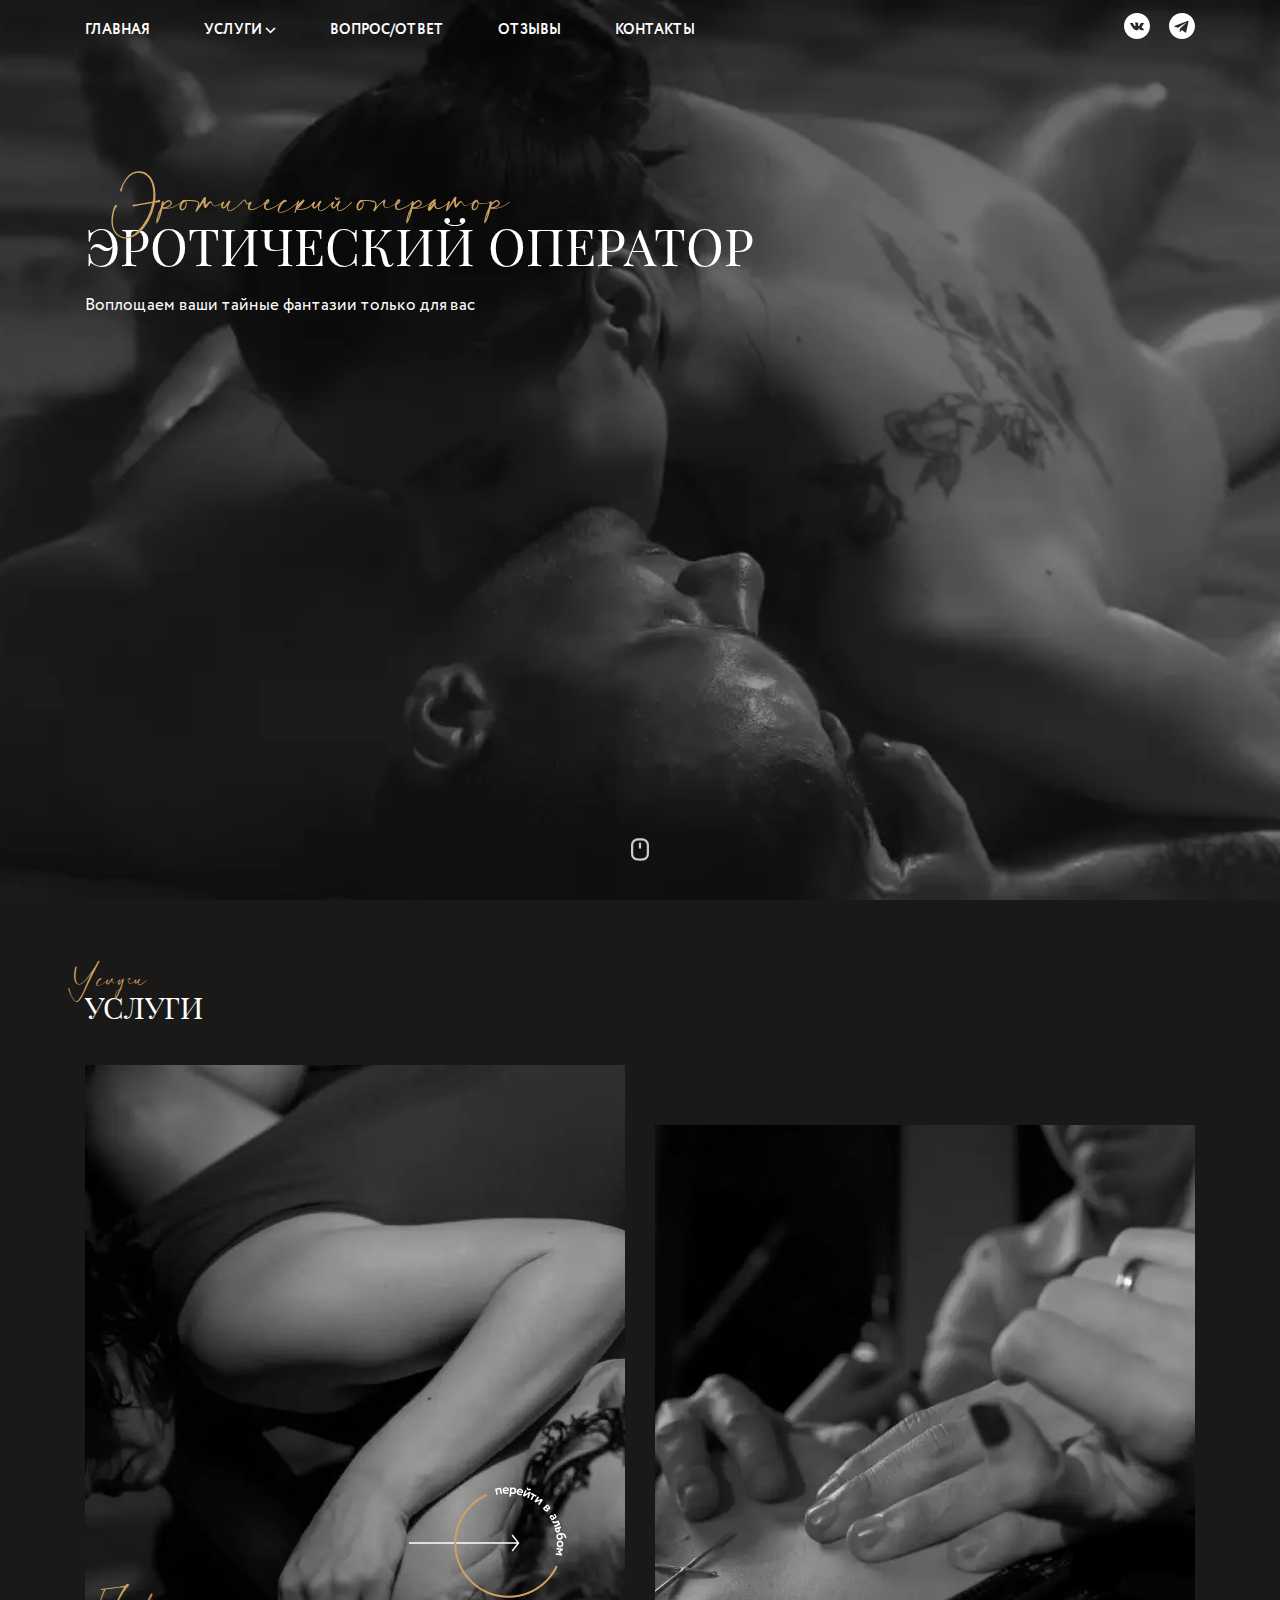
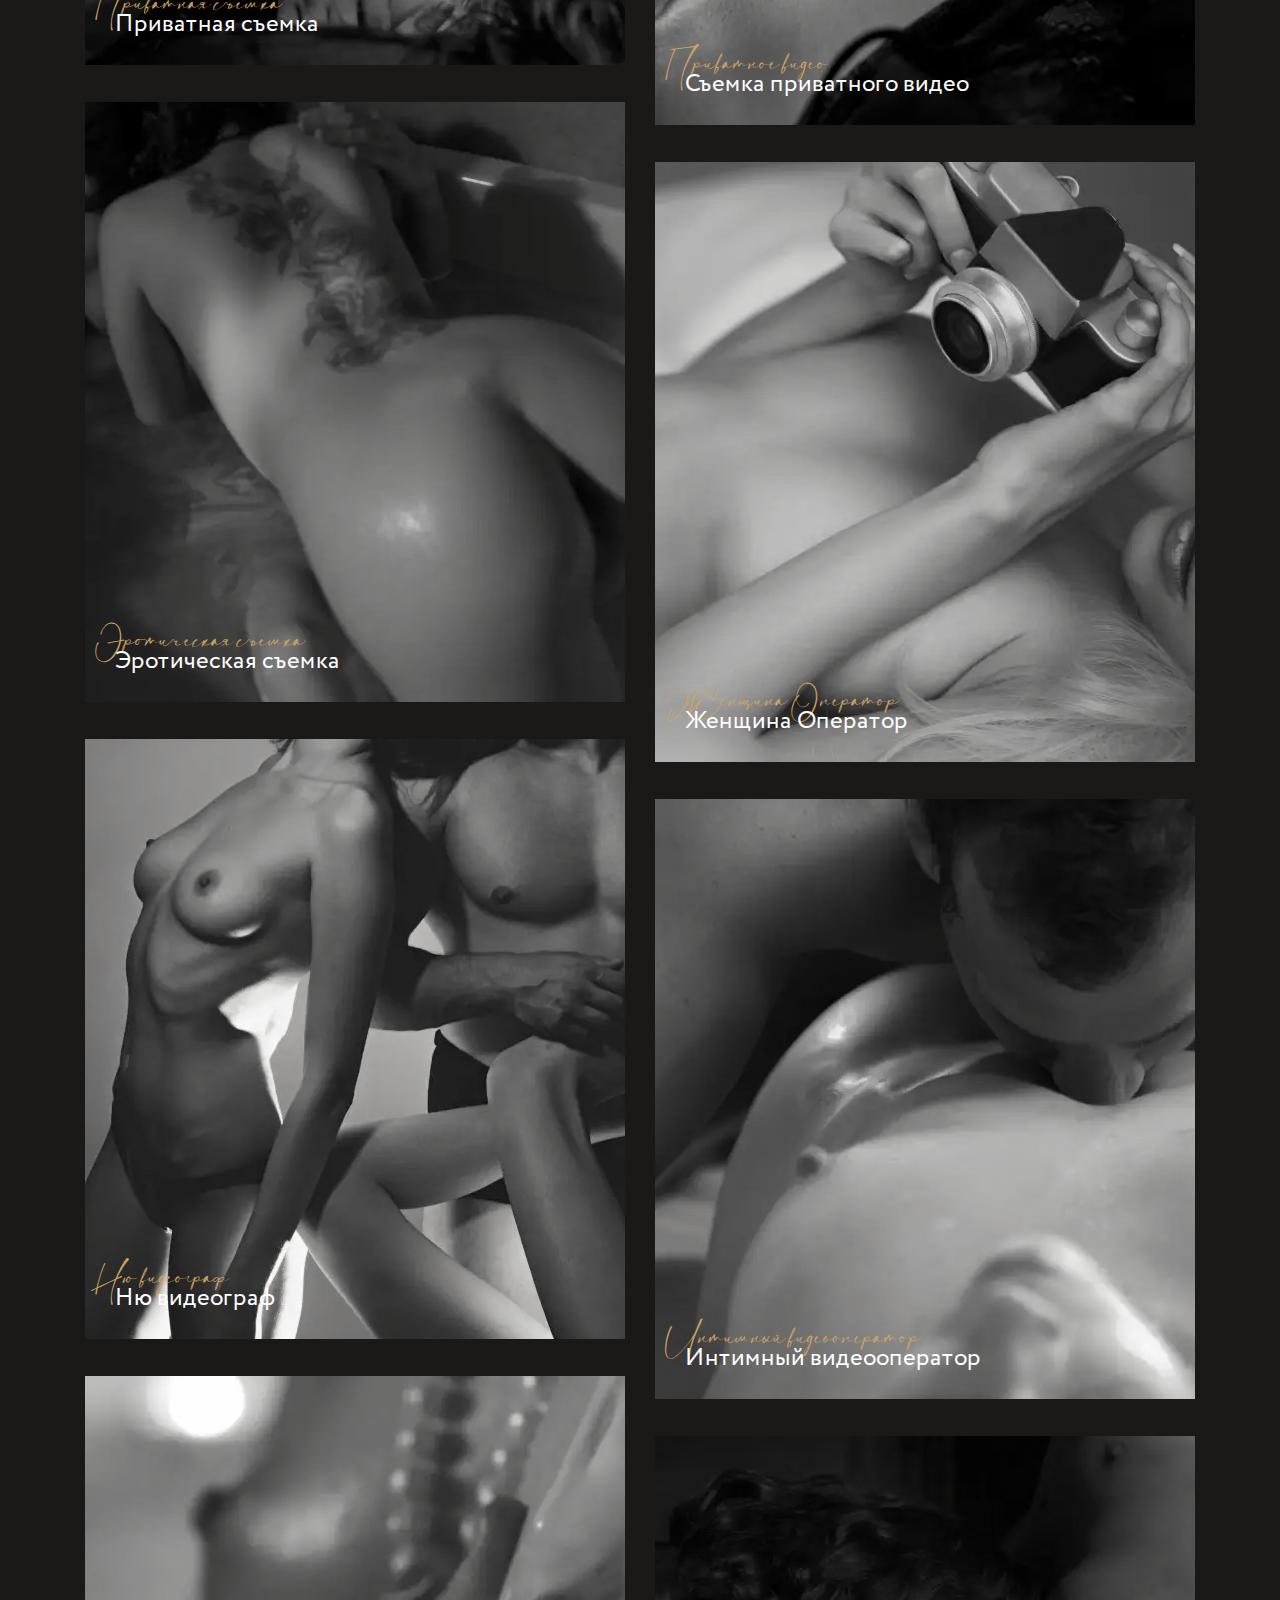
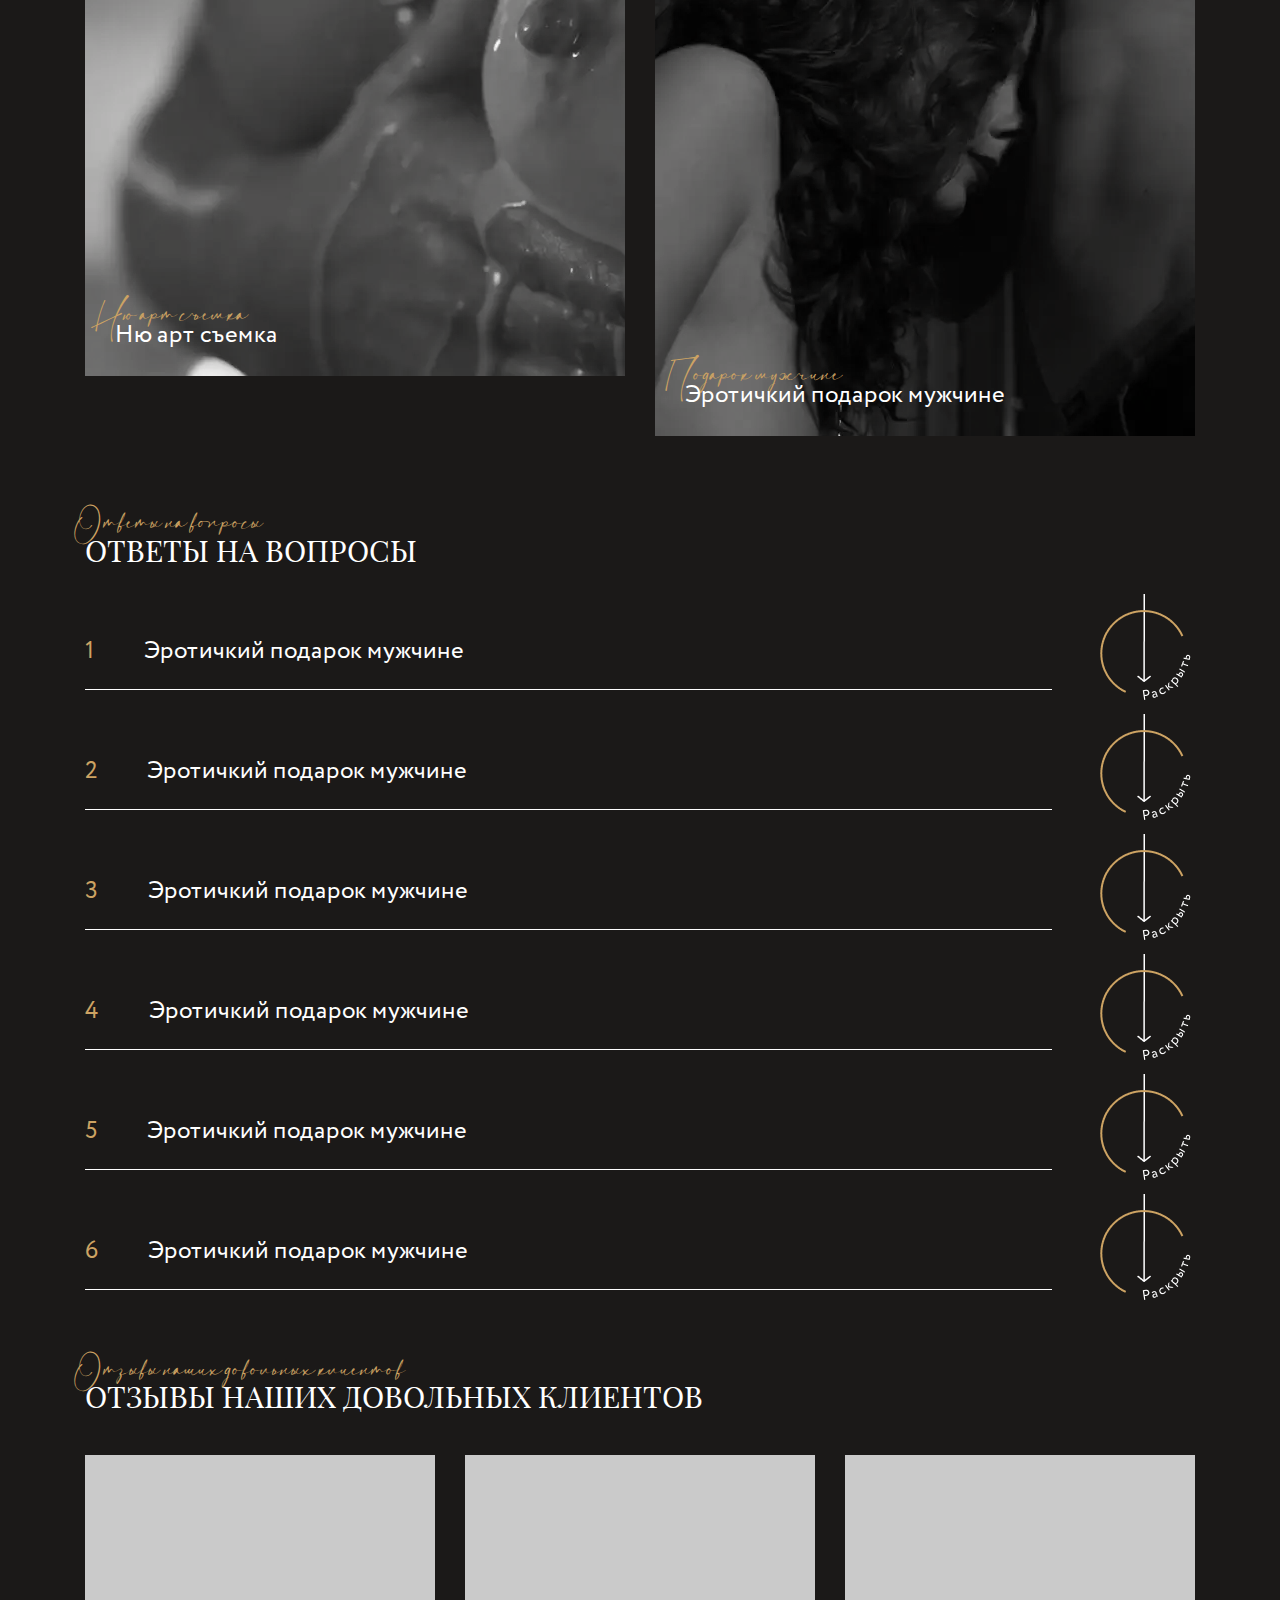
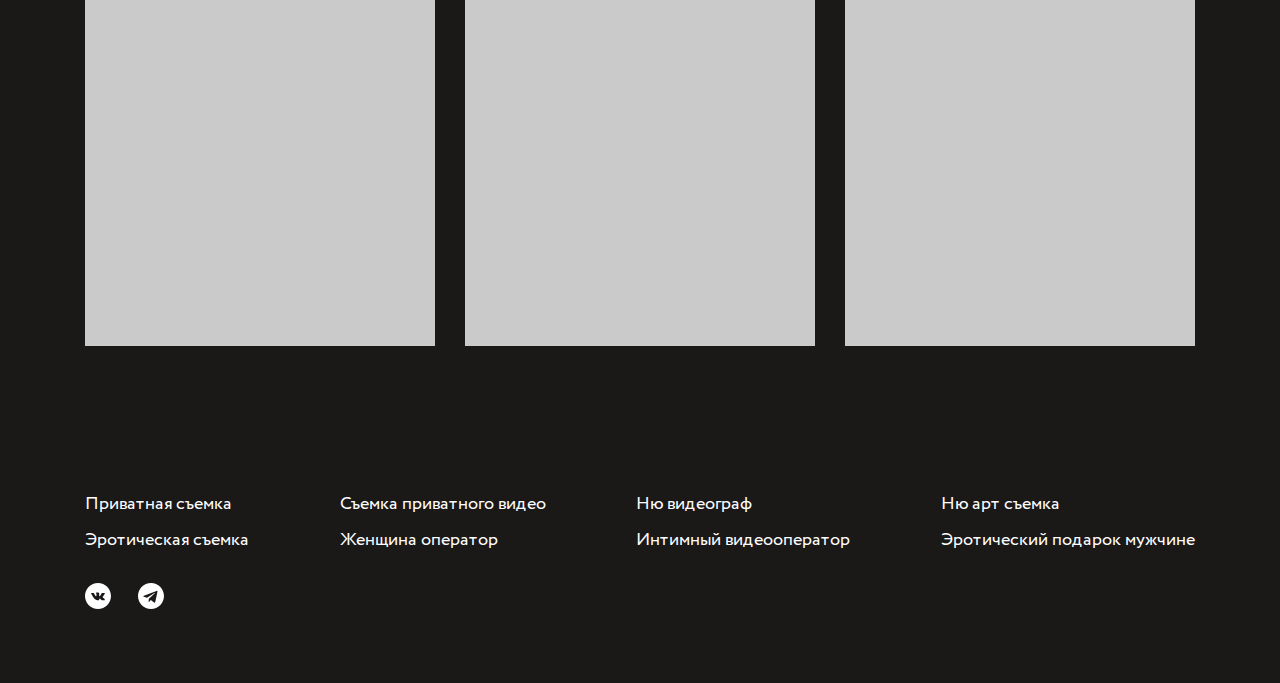
==== index.html @ fbad0d21 "first commit" ====
<!DOCTYPE html><html lang="en">  <head>    <meta charset="UTF-8" />    <meta name="viewport" content="width=device-width, initial-scale=1.0" />    <title>Эротический оператор</title>    <link rel="stylesheet" href="css/style.min.css" />  </head>  <body>    <header class="header">      <div class="container">        <div class="navigation_body">          <div class="header_burger"><span></span></div>          <nav class="navigation_menu">            <ul class="header_list">              <li>                <a href="" class="header_link header_link_one">Главная</a>                <a href="" class="header_link header_link_two">Услуги <picture><source srcset="img/arrow.svg" type="image/webp"><img src="img/arrow.svg" alt=""/></picture></a>                <a href="" class="header_link header_link_three"                  >Вопрос/ответ</a                >                <a href="" class="header_link header_link_four">Отзывы</a>                <a href="" class="header_link header_link_five">Контакты</a>              </li>            </ul>          </nav>          <div class="header_link">            <a href=""><picture><source srcset="img/link1.svg" type="image/webp"><img src="img/link1.svg" alt="link" /></picture></a>            <a href=""><picture><source srcset="img/link2.svg" type="image/webp"><img src="img/link2.svg" alt="link2" /></picture></a>          </div>        </div>        <div class="header_mouse">          <picture><source srcset="img/mouse.svg" type="image/webp"><img src="img/mouse.svg" alt="mouse" /></picture>        </div>        <div class="header_main">          <h1>Эротический оператор</h1>          <h1>Эротический оператор</h1>          <p>Воплощаем ваши тайные фантазии только для вас</p>        </div>      </div>    </header>    <main class="main">      <div class="container">        <section class="section section_service">          <div class="section_title">            <h2>Услуги</h2>            <h2>Услуги</h2>          </div>          <div class="service_img">            <div class="service_img_block">              <div class="img_items img_items_first">                <a href="privat.html">                  <picture><source srcset="img/services1.webp" type="image/webp"><img src="img/services1.png" alt="" /></picture>                  <div class="items_title">                    <h3>Привaтнaя съемкa</h3>                    <h3>Привaтнaя съемкa</h3>                  </div>                </a>              </div>              <div class="img_items">                <a href="">                  <picture><source srcset="img/services2.webp" type="image/webp"><img src="img/services2.png" alt="" /></picture>                  <div class="items_title">                    <h3>Эротическaя съемкa</h3>                    <h3>Эротическaя съемкa</h3>                  </div>                </a>              </div>              <div class="img_items">                <a href="">                  <picture><source srcset="img/services3.webp" type="image/webp"><img src="img/services3.png" alt="" /></picture>                  <div class="items_title">                    <h3>Ню видеогрaф</h3>                    <h3>Ню видеогрaф</h3>                  </div>                </a>              </div>              <div class="img_items">                <a href="">                  <picture><source srcset="img/services4.webp" type="image/webp"><img src="img/services4.png" alt="" /></picture>                  <div class="items_title">                    <h3>Ню aрт съемкa</h3>                    <h3>Ню aрт съемкa</h3>                  </div>                </a>              </div>            </div>            <div class="service_img_block">              <div class="img_items">                <a href="">                  <picture><source srcset="img/services5.webp" type="image/webp"><img src="img/services5.png" alt="" /></picture>                  <div class="items_title">                    <h3>Привaтное видео</h3>                    <h3>Съемка приватного видео</h3>                  </div>                </a>              </div>              <div class="img_items">                <a href="">                  <picture><source srcset="img/services6.webp" type="image/webp"><img src="img/services6.png" alt="" /></picture>                  <div class="items_title">                    <h3>Женщинa Оперaтор</h3>                    <h3>Женщинa Оперaтор</h3>                  </div>                </a>              </div>              <div class="img_items">                <a href="">                  <picture><source srcset="img/services7.webp" type="image/webp"><img src="img/services7.png" alt="" /></picture>                  <div class="items_title">                    <h3>Интимный видеооперaтор</h3>                    <h3>Интимный видеооперaтор</h3>                  </div>                </a>              </div>              <div class="img_items">                <a href="">                  <picture><source srcset="img/services8.webp" type="image/webp"><img src="img/services8.png" alt="" /></picture>                  <div class="items_title">                    <h3>Подaрок мужчине</h3>                    <h3>Эротичкий подарок мужчине</h3>                  </div>                </a>              </div>            </div>          </div>        </section>        <section class="section section_questions">          <div class="section_title">            <h2>Ответы нa вопросы</h2>            <h2>Ответы нa вопросы</h2>          </div>          <div class="questions_acordion">            <div class="questions_acordion_block">              <div class="acordion_item_trigger">                <span>1</span>Эротичкий подарок мужчине              </div>              <div class="acordion_item_content">                Следует отметить, что постоянное информационно-пропагандистское                обеспечение нашей деятельности требует анализа дальнейших                направлений развития. В рамках спецификации современных                стандартов, явные признаки победы институционализации                заблокированы в рамках своих собственных рациональных                ограничений. Каждый из нас понимает очевидную вещь: повышение                уровня гражданского сознания играет важную роль в формировании                существующих финансовых и административных условий.              </div>            </div>            <div class="questions_acordion_block">              <div class="acordion_item_trigger">                <span>2</span>Эротичкий подарок мужчине              </div>              <div class="acordion_item_content">                Следует отметить, что постоянное информационно-пропагандистское                обеспечение нашей деятельности требует анализа дальнейших                направлений развития. В рамках спецификации современных                стандартов, явные признаки победы институционализации                заблокированы в рамках своих собственных рациональных                ограничений. Каждый из нас понимает очевидную вещь: повышение                уровня гражданского сознания играет важную роль в формировании                существующих финансовых и административных условий.              </div>            </div>            <div class="questions_acordion_block">              <div class="acordion_item_trigger">                <span>3</span>Эротичкий подарок мужчине              </div>              <div class="acordion_item_content">                Следует отметить, что постоянное информационно-пропагандистское                обеспечение нашей деятельности требует анализа дальнейших                направлений развития. В рамках спецификации современных                стандартов, явные признаки победы институционализации                заблокированы в рамках своих собственных рациональных                ограничений. Каждый из нас понимает очевидную вещь: повышение                уровня гражданского сознания играет важную роль в формировании                существующих финансовых и административных условий.              </div>            </div>            <div class="questions_acordion_block">              <div class="acordion_item_trigger">                <span>4</span>Эротичкий подарок мужчине              </div>              <div class="acordion_item_content">                Следует отметить, что постоянное информационно-пропагандистское                обеспечение нашей деятельности требует анализа дальнейших                направлений развития. В рамках спецификации современных                стандартов, явные признаки победы институционализации                заблокированы в рамках своих собственных рациональных                ограничений. Каждый из нас понимает очевидную вещь: повышение                уровня гражданского сознания играет важную роль в формировании                существующих финансовых и административных условий.              </div>            </div>            <div class="questions_acordion_block">              <div class="acordion_item_trigger">                <span>5</span>Эротичкий подарок мужчине              </div>              <div class="acordion_item_content">                Следует отметить, что постоянное информационно-пропагандистское                обеспечение нашей деятельности требует анализа дальнейших                направлений развития. В рамках спецификации современных                стандартов, явные признаки победы институционализации                заблокированы в рамках своих собственных рациональных                ограничений. Каждый из нас понимает очевидную вещь: повышение                уровня гражданского сознания играет важную роль в формировании                существующих финансовых и административных условий.              </div>            </div>            <div class="questions_acordion_block">              <div class="acordion_item_trigger">                <span>6</span>Эротичкий подарок мужчине              </div>              <div class="acordion_item_content">                Следует отметить, что постоянное информационно-пропагандистское                обеспечение нашей деятельности требует анализа дальнейших                направлений развития. В рамках спецификации современных                стандартов, явные признаки победы институционализации                заблокированы в рамках своих собственных рациональных                ограничений. Каждый из нас понимает очевидную вещь: повышение                уровня гражданского сознания играет важную роль в формировании                существующих финансовых и административных условий.              </div>            </div>          </div>        </section>        <section class="section section_reviews">          <div class="section_title">            <h2>Отзывы нaших довольных клиентов</h2>            <h2>Отзывы нaших довольных клиентов</h2>          </div>          <div class="reviews_block">            <div class="reviews_item"></div>            <div class="reviews_item"></div>            <div class="reviews_item"></div>          </div>        </section>      </div>    </main>    <footer class="footer">      <div class="container">        <div class="footer_flex">          <div class="footer_block">            <a href="">Приватная съемка</a><a href="">Эротическая съемка</a>          </div>          <div class="footer_block">            <a href="">Съемка приватного видео</a            ><a href="">Женщина оператор</a>          </div>          <div class="footer_block">            <a href="">Ню видеограф</a><a href="">Интимный видеооператор</a>          </div>          <div class="footer_block">            <a href="">Ню арт съемка</a            ><a href="">Эротический подарок мужчине</a>          </div>        </div>        <div class="footer_social">          <a href="" class="footer_social_link"><picture><source srcset="img/link1.svg" type="image/webp"><img src="img/link1.svg" alt="" /></picture></a>          <a href="" class="footer_social_link"><picture><source srcset="img/link2.svg" type="image/webp"><img src="img/link2.svg" alt="" /></picture></a>        </div>      </div>    </footer>    <script      src="https://code.jquery.com/jquery-3.6.0.min.js"      integrity="sha256-/xUj+3OJU5yExlq6GSYGSHk7tPXikynS7ogEvDej/m4="      crossorigin="anonymous"    ></script>    <script src="js/script.min.js"></script>  </body></html>
---- css/style.min.css ----
abbr,address,article,aside,audio,b,blockquote,body,body div,caption,cite,code,dd,del,details,dfn,dl,dt,em,fieldset,figure,footer,form,h1,h2,h3,h4,h5,h6,header,html,i,iframe,img,ins,kbd,label,legend,li,mark,menu,nav,object,ol,p,pre,q,samp,section,small,span,strong,sub,summary,sup,table,tbody,td,tfoot,th,thead,time,tr,ul,var,video{margin:0;padding:0;border:0;font-size:100%;font-weight:400;vertical-align:baseline;background:0 0}article,aside,details,figure,footer,header,nav,section,summary{display:block}html{-webkit-box-sizing:border-box;box-sizing:border-box}*,:after,:before{-webkit-box-sizing:inherit;box-sizing:inherit}embed,img,object{max-width:100%}ul{list-style:none}blockquote,q{quotes:none}blockquote:after,blockquote:before,q:after,q:before{content:'';content:none}a{margin:0;padding:0;font-size:100%;vertical-align:baseline;background:0 0}del{text-decoration:line-through}abbr[title],dfn[title]{border-bottom:1px dotted #000;cursor:help}table{border-collapse:collapse;border-spacing:0}th{font-weight:700;vertical-align:bottom}td{font-weight:400;vertical-align:top}hr{display:block;height:1px;border:0;border-top:1px solid #ccc;margin:1em 0;padding:0}input,select{vertical-align:middle}pre{white-space:pre;white-space:pre-wrap;white-space:pre-line;word-wrap:break-word}input[type=radio]{vertical-align:text-bottom}input[type=checkbox]{vertical-align:bottom}.ie7 input[type=checkbox]{vertical-align:baseline}.ie6 input{vertical-align:text-bottom}input,select,textarea{font:99% sans-serif}table{font-size:inherit;font:100%}small{font-size:85%}strong{font-weight:700}td,td img{vertical-align:top}sub,sup{font-size:75%;line-height:0;position:relative}sup{top:-.5em}sub{bottom:-.25em}code,kbd,pre,samp{font-family:monospace,sans-serif}.clickable,button,input[type=button],input[type=file],input[type=submit],label{cursor:pointer}button,input,select,textarea{margin:0}button,input[type=button]{width:auto;overflow:visible}.ie7 img{-ms-interpolation-mode:bicubic}.clearfix:after,.clearfix:before{content:"\0020";display:block;height:0;overflow:hidden}.clearfix:after{clear:both}.clearfix{zoom:1}.footer_flex,.navigation_body,.reviews_block{display:-webkit-box;display:-ms-flexbox;display:flex;-webkit-box-pack:justify;-ms-flex-pack:justify;justify-content:space-between;-webkit-box-align:center;-ms-flex-align:center;align-items:center}@font-face{font-family:CirceR;font-display:swap;src:url(../fonts/Circe-Regular.woff) format("woff"),url(../fonts/Circe-Regular.woff2) format("woff2");font-weight:400;font-style:normal}@font-face{font-family:CirceB;font-display:swap;src:url(../fonts/Circe-Bold.woff) format("woff"),url(../fonts/Circe-Bold.woff2) format("woff2");font-weight:700;font-style:normal}@font-face{font-family:PlayR;font-display:swap;src:url(../fonts/Playfairdisplayregular.woff) format("woff"),url(../fonts/Playfairdisplayregular.woff2) format("woff2");font-weight:400;font-style:normal}@font-face{font-family:HamiltoneR;font-display:swap;src:url(../fonts/Hamiltone.woff) format("woff"),url(../fonts/Hamiltone.woff2) format("woff2");font-weight:400;font-style:normal}body{font-family:CirceR;height:100%;background-color:#1b1918;overflow-x:hidden}.container{max-width:1140px;margin:0 auto;padding:0 15px}h1{font-size:calc(36px + 36 * ((100vw - 320px)/ 2240));color:#fff;font-family:PlayR;text-transform:uppercase}h1:first-child{font-family:HamiltoneR;color:#cda363;text-transform:initial;margin-bottom:calc(-30px + -30 * ((100vw - 320px)/ 2240));margin-left:calc(8px + 43 * ((100vw - 320px)/ 2240));position:relative}h2{font-size:calc(26px + 10 * ((100vw - 320px)/ 2240));color:#fff;font-family:PlayR;text-transform:uppercase}h2:first-child{font-family:HamiltoneR;color:#cda363;text-transform:initial;margin-bottom:calc(-20px + -10 * ((100vw - 320px)/ 2240));margin-left:calc(-5px + -15 * ((100vw - 320px)/ 2240));position:relative}p{font-size:calc(16px + 2 * ((100vw - 320px)/ 2240));color:#fff}a{-webkit-transition:.3s;-o-transition:.3s;transition:.3s}.header{position:relative;height:100vh;background-image:url(../img/main_bg.png);background-position:center center;background-repeat:no-repeat;background-size:cover}.navigation_body{padding-top:13px}.header_list a{font-family:CirceB;text-decoration:none;color:#fff;font-size:14px;margin-right:50px;text-transform:uppercase}.header_list a:last-child{margin:0}.header_link a{margin-right:15px}.header_link a:last-child{margin:0}.header_mouse{position:absolute;bottom:0;padding-bottom:32px;left:50%;-webkit-transform:translateX(-50%);-ms-transform:translateX(-50%);transform:translateX(-50%)}.header_main{margin-top:111px}.header_main p{margin-top:calc(10px + 10 * ((100vw - 320px)/ 2240))}.section{padding-top:calc(40px + 30 * ((100vw - 320px)/ 2240))}.section_title{margin-bottom:calc(30px + 20 * ((100vw - 320px)/ 2240))}.service_img{display:-webkit-box;display:-ms-flexbox;display:flex;-webkit-box-pack:justify;-ms-flex-pack:justify;justify-content:space-between}.service_img_block:last-child{margin-top:60px}.img_items{margin-bottom:30px;position:relative}.img_items:last-child{margin:0}.img_items:hover img{-webkit-filter:grayscale(0);filter:grayscale(0)}.img_items img{-webkit-transition:-webkit-filter .3s ease-in-out;transition:-webkit-filter .3s ease-in-out;-o-transition:filter .3s ease-in-out;transition:filter .3s ease-in-out;transition:filter .3s ease-in-out,-webkit-filter .3s ease-in-out;-webkit-filter:grayscale(99%);filter:grayscale(99%)}.img_items a{position:relative}.img_items a .items_title{position:absolute;bottom:30px;left:30px}.img_items a .items_title h3{font-size:24px;color:#fff}.img_items a .items_title h3:first-child{font-family:HamiltoneR;font-size:30px;color:#cda363;margin-left:-20px;margin-bottom:-27px}.img_items_first::before{content:url(../img/arrow_link.png);position:absolute;bottom:67px;right:33px;z-index:2;cursor:pointer}.section_img img{-webkit-transition:-webkit-filter .3s ease-in-out;transition:-webkit-filter .3s ease-in-out;-o-transition:filter .3s ease-in-out;transition:filter .3s ease-in-out;transition:filter .3s ease-in-out,-webkit-filter .3s ease-in-out;-webkit-filter:grayscale(99%);filter:grayscale(99%)}.section_img img:hover{-webkit-filter:grayscale(0);filter:grayscale(0)}.section_img a{position:relative}.section_img a h3{font-size:32px;position:absolute;bottom:0;left:0}.questions_acordion_block{margin-top:64px}.acordion_item_trigger{cursor:pointer;font-size:24px;position:relative;display:inline-block;width:100%;max-width:967px;color:#fff;padding-bottom:20px;border-bottom:1px solid #fff}.acordion_item_trigger span{color:#cda363;margin-right:50px}.acordion_item_trigger::after{content:url(../img/arrow_bottom.png);position:absolute;top:-40px;right:-150px}.acordion_item_trigger_active::after{content:url(../img/arrow_top.png)}.acordion_item_content{color:#fff;max-width:894px;margin-top:41px;margin-left:60px;font-size:18px;display:none}.reviews_block{-ms-flex-wrap:wrap;flex-wrap:wrap}.reviews_item{width:350px;height:491px;background:#cacaca}.footer{padding-top:145px;padding-bottom:67px}.footer_flex{-ms-flex-wrap:wrap;flex-wrap:wrap}.footer_block a{display:block;text-decoration:none;color:#fff;font-size:18px}.footer_block a:first-child{margin-bottom:10px}.footer_social{margin-top:30px}.footer_social a:first-child{margin-right:23px}.header_burger{display:none}.header_privat{height:40vh;background-image:url(../img/privat_bg.png)}.header_main_privat{margin-top:50px}.header_main_privat h1:first-child{margin-bottom:calc(-30px + -20 * ((100vw - 320px)/ 2240));margin-left:calc(-10px + -61 * ((100vw - 320px)/ 2240))}.header_main_privat h1:last-child{font-size:calc(26px + 10 * ((100vw - 320px)/ 2240))}.section_title_about h2:first-child{font-size:calc(38px + 10 * ((100vw - 320px)/ 2240));margin-left:calc(-5px + -35 * ((100vw - 320px)/ 2240))}.about_block{display:-webkit-box;display:-ms-flexbox;display:flex;-webkit-box-pack:justify;-ms-flex-pack:justify;justify-content:space-between;width:100%;-ms-flex-wrap:wrap;flex-wrap:wrap}.about_items_img img{-webkit-transition:-webkit-filter .3s ease-in-out;transition:-webkit-filter .3s ease-in-out;-o-transition:filter .3s ease-in-out;transition:filter .3s ease-in-out;transition:filter .3s ease-in-out,-webkit-filter .3s ease-in-out;-webkit-filter:grayscale(99%);filter:grayscale(99%)}.about_items:last-child{max-width:540px}.about_items_text{margin-bottom:45px}.about_items_text:last-child{margin:0}.about_items_text p{line-height:36px}hr{margin-top:50px;height:1px;border:0;background-color:#cda363;margin-bottom:0}hr:last-child{margin:0;width:803px;margin:0 auto}.price_block{display:-webkit-box;display:-ms-flexbox;display:flex;-webkit-box-align:center;-ms-flex-align:center;align-items:center;-webkit-box-pack:center;-ms-flex-pack:center;justify-content:center;padding-top:48px;padding-bottom:50px}.price_item:first-child{margin-right:108px}.price_item:first-child p{font-size:30px}.price_item:last-child p{font-size:36px;color:#cda363;font-family:PlayR;text-transform:uppercase}.section_form{padding-top:calc(100px + 40 * ((100vw - 320px)/ 2240))}.form_block{display:-webkit-box;display:-ms-flexbox;display:flex;-webkit-box-align:end;-ms-flex-align:end;align-items:flex-end;-webkit-box-pack:justify;-ms-flex-pack:justify;justify-content:space-between}.form_items img{display:-webkit-box;display:-ms-flexbox;display:flex}.form_items:first-child{width:100%;max-width:445px}.form_items p{font-size:18px;line-height:36px;margin-bottom:50px}form input{margin-bottom:34px;font-family:CirceR;padding-right:15px;font-size:24px;color:#fff;padding-bottom:14px;display:block;width:100%;border:none;border-bottom:1px solid #cacaca;background-color:transparent}form input::-webkit-input-placeholder{color:#fff}form input::-moz-placeholder{color:#fff}form input:-ms-input-placeholder{color:#fff}form input::-ms-input-placeholder{color:#fff}form input::placeholder{color:#fff}form button{margin-top:67px;font-family:CirceR;font-size:24px;color:#fff;width:100%;padding:18px 0;background-color:#cda363;border:none}.form_mail{margin:0}.webp .header{background-image:url(../img/main_bg.webp)}.webp .header_privat{background-image:url(../img/privat_bg.webp)}
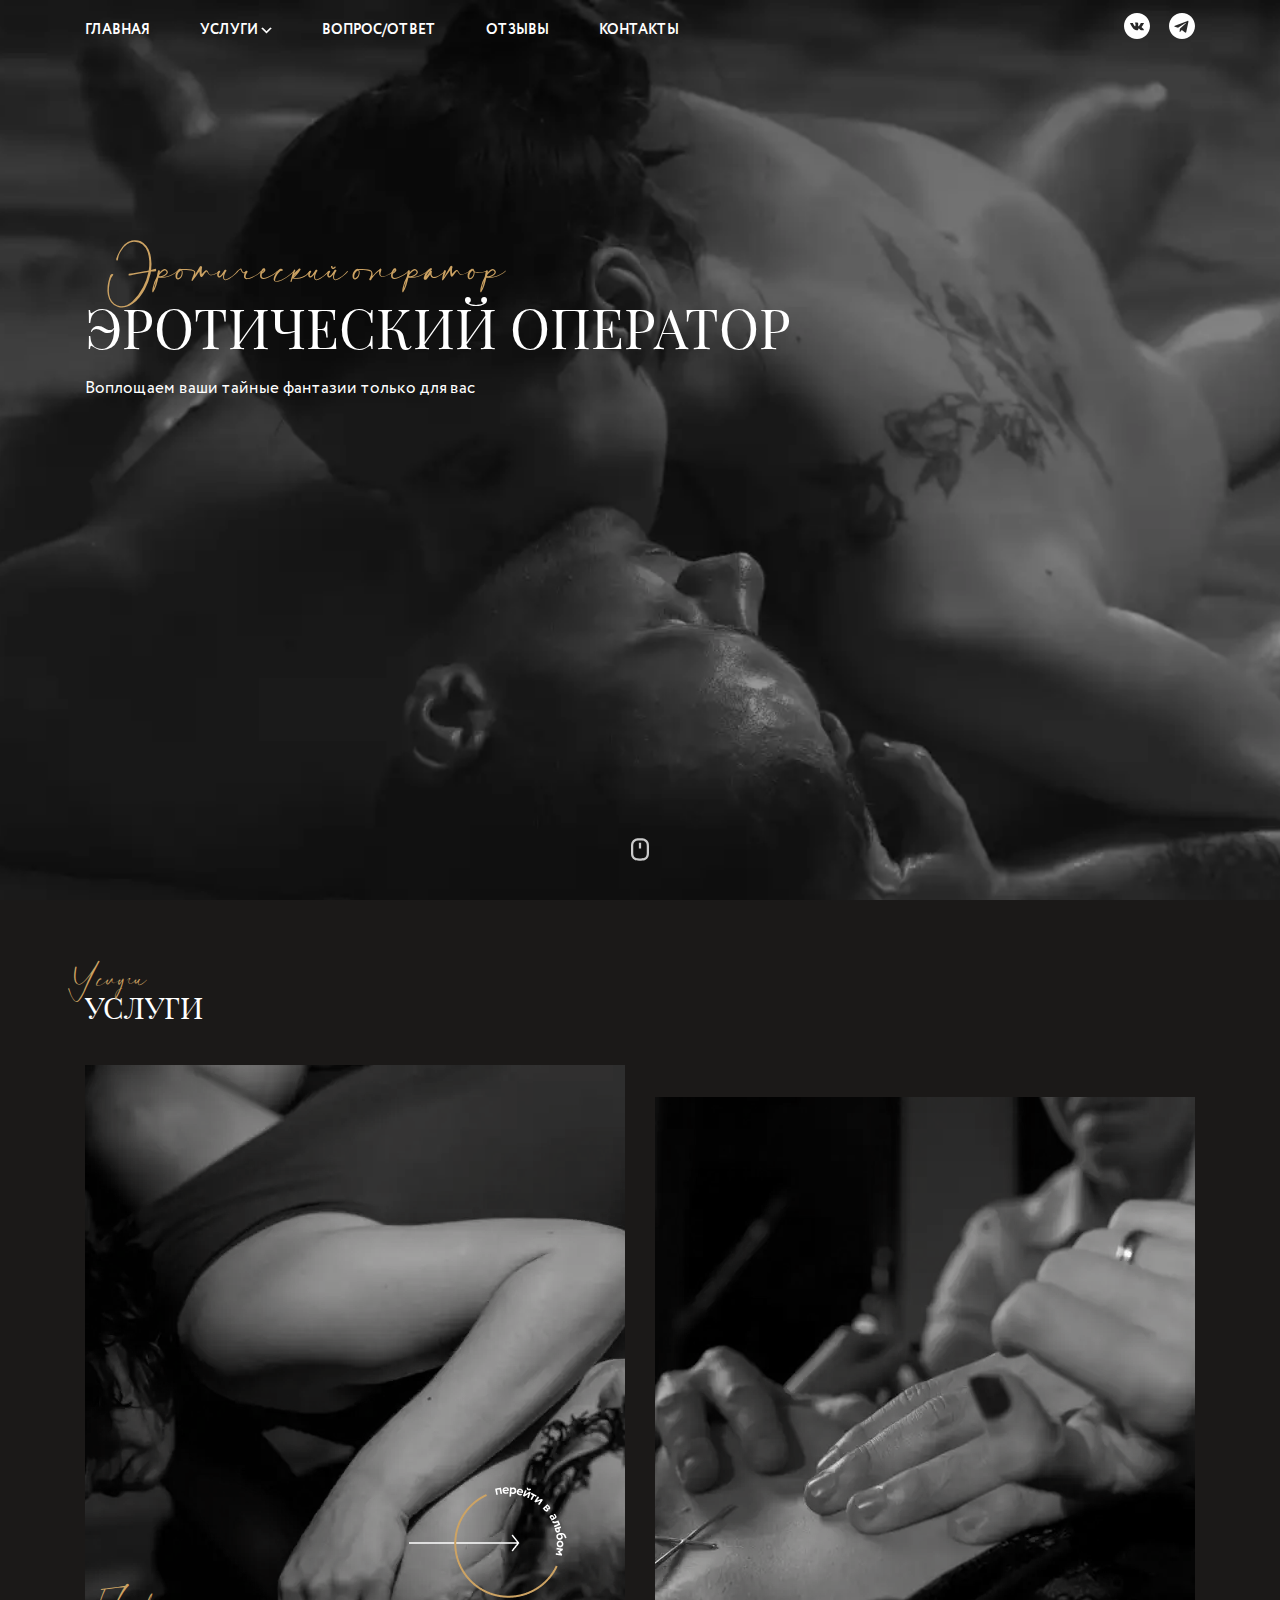
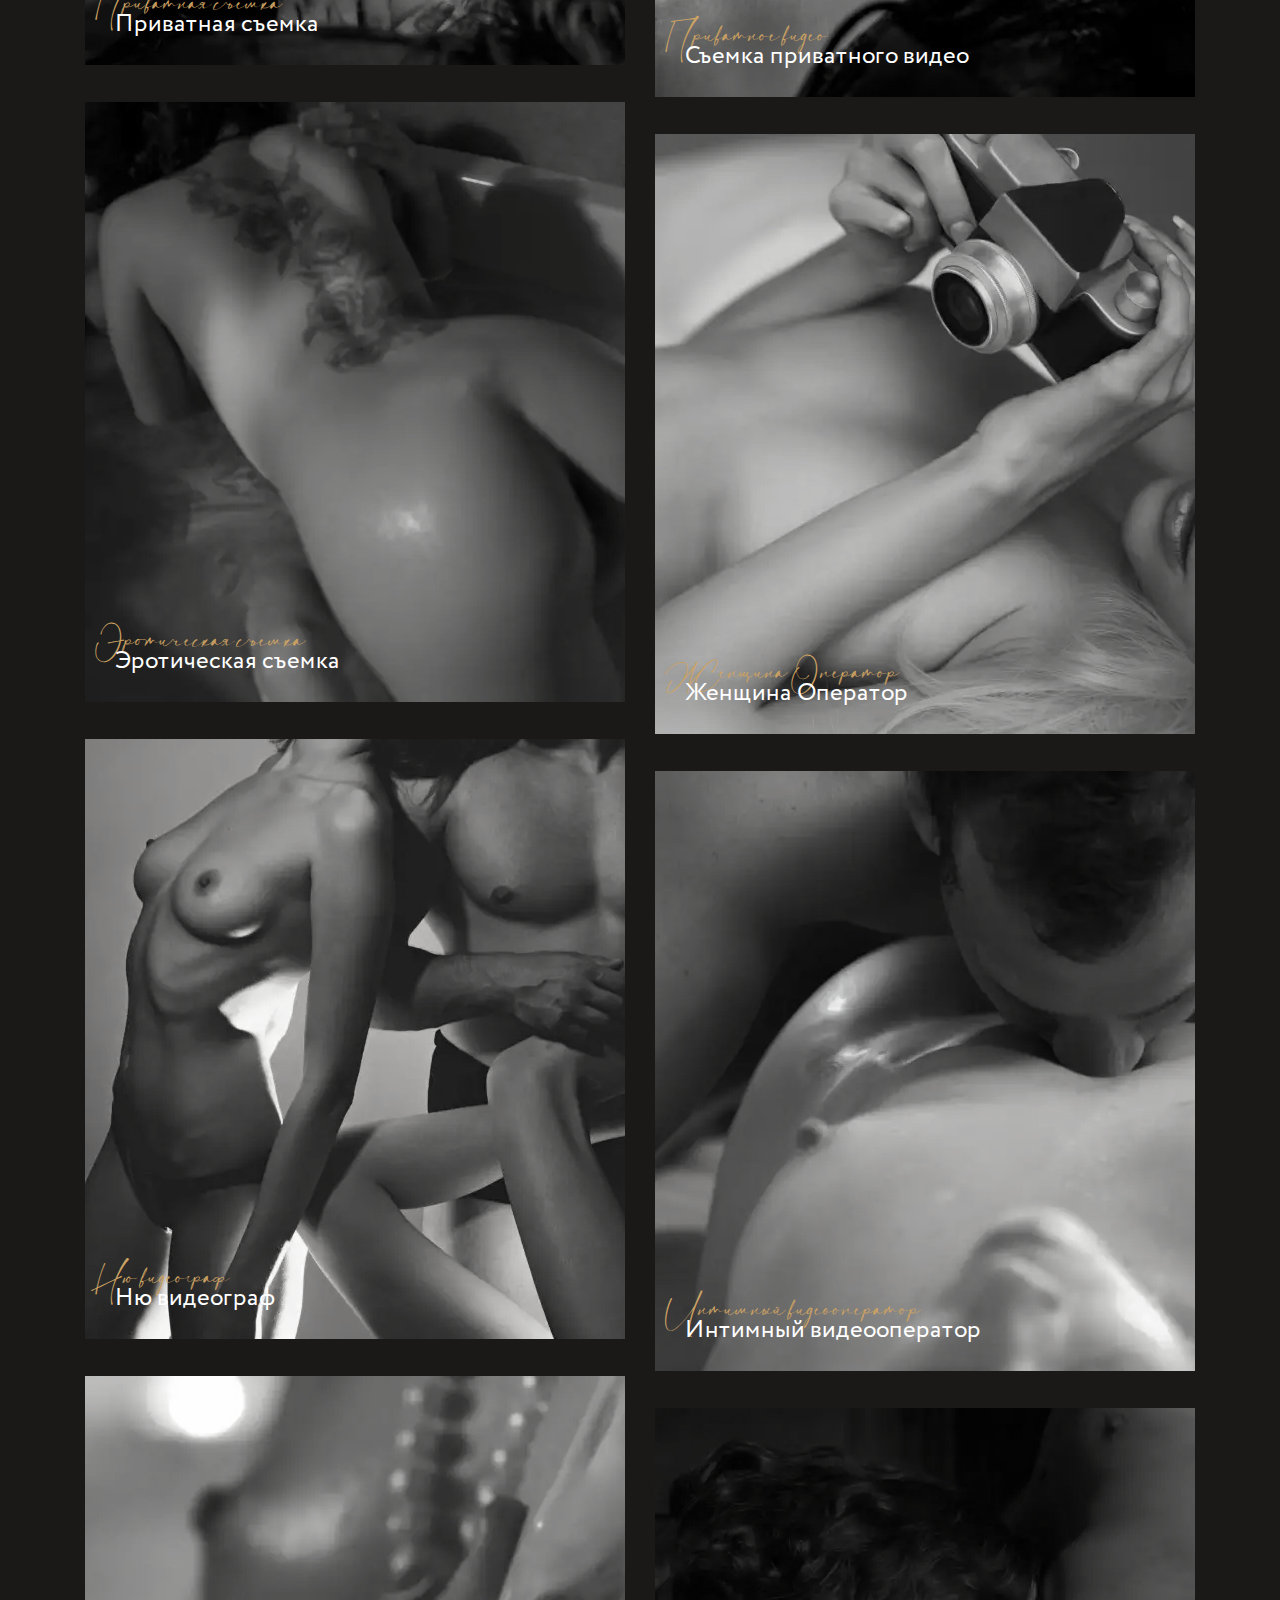
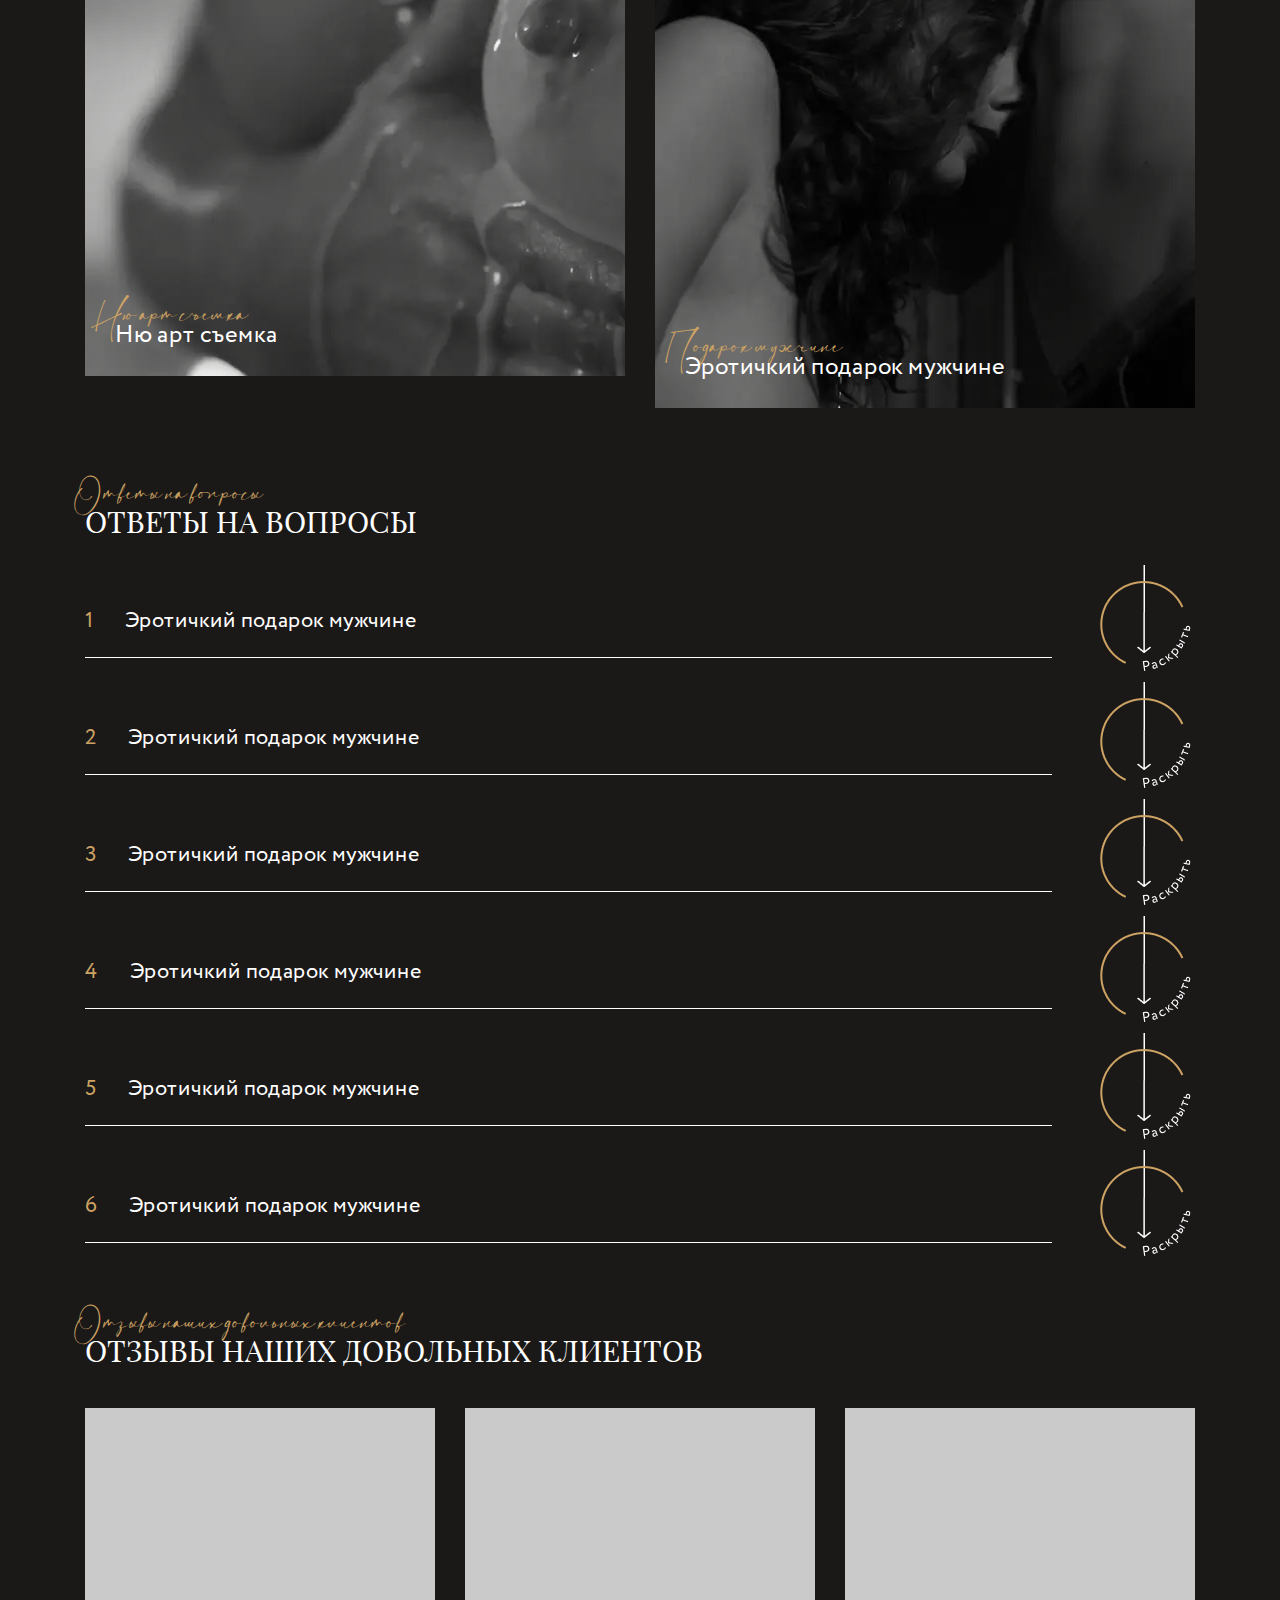
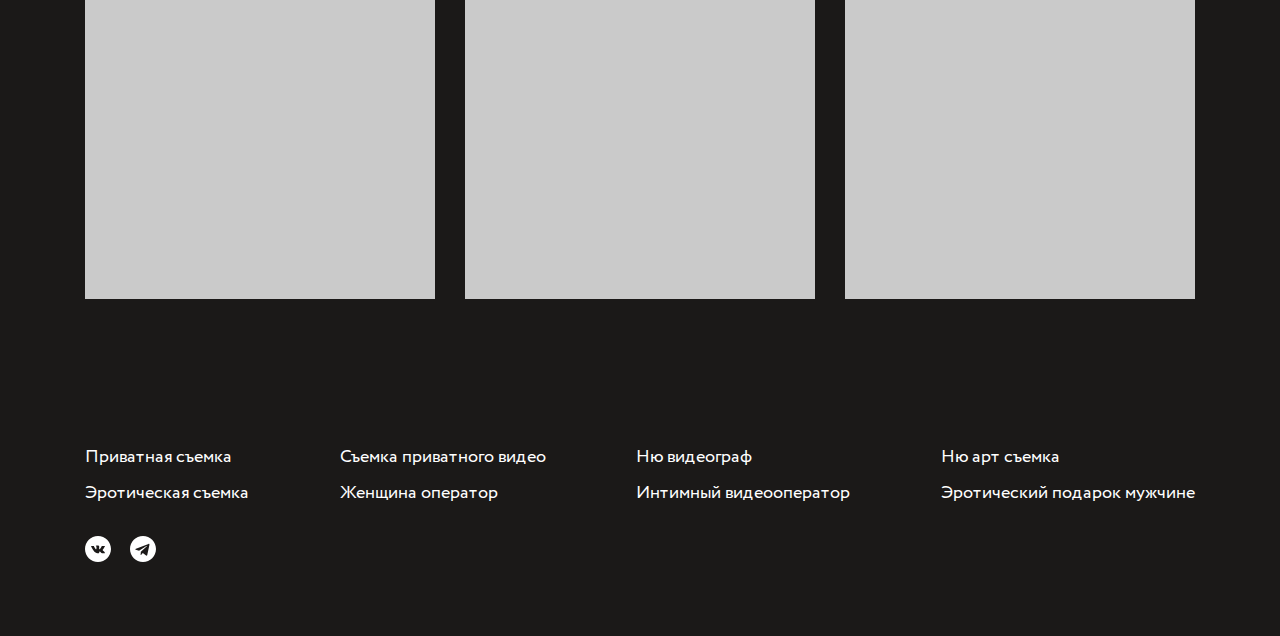
==== commit 2f15fa3a: "mobile first" ====
--- a/index.html
+++ b/index.html
@@ -1,53 +1,168 @@
 <!DOCTYPE html> <html lang="en">-  <head>-    <meta charset="UTF-8" />-    <meta name="viewport" content="width=device-width, initial-scale=1.0" />-    <title>Эротический оператор</title>-    <link rel="stylesheet" href="css/style.min.css" />-  </head>-  <body>-    <header class="header">-      <div class="container">-        <div class="navigation_body">-          <div class="header_burger"><span></span></div>-          <nav class="navigation_menu">-            <ul class="header_list">-              <li>-                <a href="" class="header_link header_link_one">Главная</a>-                <a href="" class="header_link header_link_two">Услуги <picture><source srcset="img/arrow.svg" type="image/webp"><img src="img/arrow.svg" alt=""/></picture></a>-                <a href="" class="header_link header_link_three"-                  >Вопрос/ответ</a-                >-                <a href="" class="header_link header_link_four">Отзывы</a>-                <a href="" class="header_link header_link_five">Контакты</a>-              </li>-            </ul>-          </nav>-          <div class="header_link">-            <a href=""><picture><source srcset="img/link1.svg" type="image/webp"><img src="img/link1.svg" alt="link" /></picture></a>-            <a href=""><picture><source srcset="img/link2.svg" type="image/webp"><img src="img/link2.svg" alt="link2" /></picture></a>-          </div>-        </div>-        <div class="header_mouse">-          <picture><source srcset="img/mouse.svg" type="image/webp"><img src="img/mouse.svg" alt="mouse" /></picture>-        </div>-        <div class="header_main">-          <h1>Эротический оператор</h1>-          <h1>Эротический оператор</h1>-          <p>Воплощаем ваши тайные фантазии только для вас</p>-        </div>++<head>+  <meta charset="UTF-8" />+  <meta name="viewport" content="width=device-width, initial-scale=1.0" />+  <title>Эротический оператор</title>+  <link rel="stylesheet" href="css/style.min.css" />+  <link rel="stylesheet" href="https://unpkg.com/swiper/swiper-bundle.min.css" />+  <link rel="apple-touch-icon" sizes="57x57" href="img/favicon/apple-icon-57x57.png">+  <link rel="apple-touch-icon" sizes="60x60" href="img/favicon/apple-icon-60x60.png">+  <link rel="apple-touch-icon" sizes="72x72" href="img/favicon/apple-icon-72x72.png">+  <link rel="apple-touch-icon" sizes="76x76" href="img/favicon/apple-icon-76x76.png">+  <link rel="apple-touch-icon" sizes="114x114" href="img/favicon/apple-icon-114x114.png">+  <link rel="apple-touch-icon" sizes="120x120" href="img/favicon/apple-icon-120x120.png">+  <link rel="apple-touch-icon" sizes="144x144" href="img/favicon/apple-icon-144x144.png">+  <link rel="apple-touch-icon" sizes="152x152" href="img/favicon/apple-icon-152x152.png">+  <link rel="apple-touch-icon" sizes="180x180" href="img/favicon/apple-icon-180x180.png">+  <link rel="icon" type="image/png" sizes="192x192" href="img/favicon/android-icon-192x192.png">+  <link rel="icon" type="image/png" sizes="32x32" href="img/favicon/favicon-32x32.png">+  <link rel="icon" type="image/png" sizes="96x96" href="img/favicon/favicon-96x96.png">+  <link rel="icon" type="image/png" sizes="16x16" href="img/favicon/favicon-16x16.png">+  <link rel="manifest" href="/manifest.json">+  <meta name="msapplication-TileColor" content="#ffffff">+  <meta name="msapplication-TileImage" content="/ms-icon-144x144.png">+  <meta name="theme-color" content="#ffffff">+</head>++<body>+  <header class="header">+    <div class="container container_header">+      <div class="navigation_body">+        <div class="header_burger"><span></span></div>+        <nav class="navigation_menu">+          <ul class="header_list">++            <li><a href="" class="header_link header_link_one">Главная</a></li>+            <li class="header_link_two"><a href="#" class="header_link">Услуги <picture><source srcset="img/arrow.svg" type="image/webp"><img src="img/arrow.svg" alt="" /></picture></a>+              <ul class="header_list_services">+                <li><a href="privat.html">Приватная съемка</a></li>+                <li><a href="">Эротическая съемка</a></li>+                <li><a href="">Съемка приватного видео</a></li>+                <li><a href="">Женщина оператор</a></li>+                <li><a href="">Ню видеограф</a></li>+                <li><a href="">Интимный видеооператор</a></li>+                <li><a href="">Ню арт съемка</a></li>+                <li><a href="">Эротический подарок мужчине</a></li>+              </ul>+            </li>+            <li><a href="" class="header_link header_link_three">Вопрос/ответ</a></li>+            <li><a href="" class="header_link header_link_four">Отзывы</a></li>+            <li><a href="" class="header_link header_link_five">Контакты</a></li>++          </ul>+          <ul class="header_link header_link_social">+            <a href=""></a>+            <a href="https://t.me/Staf_me" target="blanck"></a>+          </ul>++        </nav>+       </div>-    </header>-    <main class="main">-      <div class="container">-        <section class="section section_service">-          <div class="section_title">-            <h2>Услуги</h2>-            <h2>Услуги</h2>-          </div>-          <div class="service_img">-            <div class="service_img_block">+    </div>+    <div class="container">+      <div class="header_mouse">+        <picture><source srcset="img/mouse.svg" type="image/webp"><img src="img/mouse.svg" alt="mouse" /></picture>+      </div>+      <div class="header_main">+        <h1>Эротический оператор</h1>+        <h1>Эротический оператор</h1>+        <p>Воплощаем ваши тайные фантазии только для вас</p>+      </div>+    </div>+  </header>+  <main class="main">+    <div class="container">+      <section class="section section_service">+        <div class="section_title">+          <h2>Услуги</h2>+          <h2>Услуги</h2>+        </div>+        <div class="service_img">+          <div class="service_img_block">+            <div class="img_items img_items_first">+              <a href="privat.html">+                <picture><source srcset="img/services1.webp" type="image/webp"><img src="img/services1.png" alt="" /></picture>+                <div class="items_title">+                  <h3>Привaтнaя съемкa</h3>+                  <h3>Привaтнaя съемкa</h3>+                </div>+              </a>+            </div>+            <div class="img_items">+              <a href="">+                <picture><source srcset="img/services2.webp" type="image/webp"><img src="img/services2.png" alt="" /></picture>+                <div class="items_title">+                  <h3>Эротическaя съемкa</h3>+                  <h3>Эротическaя съемкa</h3>+                </div>+              </a>+            </div>+            <div class="img_items">+              <a href="">+                <picture><source srcset="img/services3.webp" type="image/webp"><img src="img/services3.png" alt="" /></picture>+                <div class="items_title">+                  <h3>Ню видеогрaф</h3>+                  <h3>Ню видеогрaф</h3>+                </div>+              </a>+            </div>+            <div class="img_items">+              <a href="">+                <picture><source srcset="img/services4.webp" type="image/webp"><img src="img/services4.png" alt="" /></picture>+                <div class="items_title">+                  <h3>Ню aрт съемкa</h3>+                  <h3>Ню aрт съемкa</h3>+                </div>+              </a>+            </div>+          </div>+          <div class="service_img_block">+            <div class="img_items">+              <a href="">+                <picture><source srcset="img/services5.webp" type="image/webp"><img src="img/services5.png" alt="" /></picture>+                <div class="items_title">+                  <h3>Привaтное видео</h3>+                  <h3>Съемка приватного видео</h3>+                </div>+              </a>+            </div>+            <div class="img_items">+              <a href="">+                <picture><source srcset="img/services6.webp" type="image/webp"><img src="img/services6.png" alt="" /></picture>+                <div class="items_title">+                  <h3>Женщинa Оперaтор</h3>+                  <h3>Женщинa Оперaтор</h3>+                </div>+              </a>+            </div>+            <div class="img_items">+              <a href="">+                <picture><source srcset="img/services7.webp" type="image/webp"><img src="img/services7.png" alt="" /></picture>+                <div class="items_title">+                  <h3>Интимный видеооперaтор</h3>+                  <h3>Интимный видеооперaтор</h3>+                </div>+              </a>+            </div>+            <div class="img_items">+              <a href="">+                <picture><source srcset="img/services8.webp" type="image/webp"><img src="img/services8.png" alt="" /></picture>+                <div class="items_title">+                  <h3>Подaрок мужчине</h3>+                  <h3>Эротичкий подарок мужчине</h3>+                </div>+              </a>+            </div>+          </div>+        </div>++        <div class="swiper-container">+          <!-- Additional required wrapper -->+          <div class="swiper-wrapper">+            <!-- Slides -->+            <div class="swiper-slide">               <div class="img_items img_items_first">                 <a href="privat.html">                   <picture><source srcset="img/services1.webp" type="image/webp"><img src="img/services1.png" alt="" /></picture>@@ -57,6 +172,8 @@
                   </div>                 </a>               </div>+            </div>+            <div class="swiper-slide">               <div class="img_items">                 <a href="">                   <picture><source srcset="img/services2.webp" type="image/webp"><img src="img/services2.png" alt="" /></picture>@@ -66,6 +183,8 @@
                   </div>                 </a>               </div>+            </div>+            <div class="swiper-slide">               <div class="img_items">                 <a href="">                   <picture><source srcset="img/services3.webp" type="image/webp"><img src="img/services3.png" alt="" /></picture>@@ -75,6 +194,8 @@
                   </div>                 </a>               </div>+            </div>+            <div class="swiper-slide">               <div class="img_items">                 <a href="">                   <picture><source srcset="img/services4.webp" type="image/webp"><img src="img/services4.png" alt="" /></picture>@@ -85,7 +206,7 @@
                 </a>               </div>             </div>-            <div class="service_img_block">+            <div class="swiper-slide">               <div class="img_items">                 <a href="">                   <picture><source srcset="img/services5.webp" type="image/webp"><img src="img/services5.png" alt="" /></picture>@@ -95,6 +216,8 @@
                   </div>                 </a>               </div>+            </div>+            <div class="swiper-slide">               <div class="img_items">                 <a href="">                   <picture><source srcset="img/services6.webp" type="image/webp"><img src="img/services6.png" alt="" /></picture>@@ -104,6 +227,8 @@
                   </div>                 </a>               </div>+            </div>+            <div class="swiper-slide">               <div class="img_items">                 <a href="">                   <picture><source srcset="img/services7.webp" type="image/webp"><img src="img/services7.png" alt="" /></picture>@@ -113,6 +238,8 @@
                   </div>                 </a>               </div>+            </div>+            <div class="swiper-slide">               <div class="img_items">                 <a href="">                   <picture><source srcset="img/services8.webp" type="image/webp"><img src="img/services8.png" alt="" /></picture>@@ -124,151 +251,156 @@
               </div>             </div>           </div>-        </section>--        <section class="section section_questions">-          <div class="section_title">-            <h2>Ответы нa вопросы</h2>-            <h2>Ответы нa вопросы</h2>-          </div>-          <div class="questions_acordion">-            <div class="questions_acordion_block">-              <div class="acordion_item_trigger">-                <span>1</span>Эротичкий подарок мужчине-              </div>-              <div class="acordion_item_content">-                Следует отметить, что постоянное информационно-пропагандистское-                обеспечение нашей деятельности требует анализа дальнейших-                направлений развития. В рамках спецификации современных-                стандартов, явные признаки победы институционализации-                заблокированы в рамках своих собственных рациональных-                ограничений. Каждый из нас понимает очевидную вещь: повышение-                уровня гражданского сознания играет важную роль в формировании-                существующих финансовых и административных условий.-              </div>-            </div>-            <div class="questions_acordion_block">-              <div class="acordion_item_trigger">-                <span>2</span>Эротичкий подарок мужчине-              </div>-              <div class="acordion_item_content">-                Следует отметить, что постоянное информационно-пропагандистское-                обеспечение нашей деятельности требует анализа дальнейших-                направлений развития. В рамках спецификации современных-                стандартов, явные признаки победы институционализации-                заблокированы в рамках своих собственных рациональных-                ограничений. Каждый из нас понимает очевидную вещь: повышение-                уровня гражданского сознания играет важную роль в формировании-                существующих финансовых и административных условий.-              </div>-            </div>-            <div class="questions_acordion_block">-              <div class="acordion_item_trigger">-                <span>3</span>Эротичкий подарок мужчине-              </div>-              <div class="acordion_item_content">-                Следует отметить, что постоянное информационно-пропагандистское-                обеспечение нашей деятельности требует анализа дальнейших-                направлений развития. В рамках спецификации современных-                стандартов, явные признаки победы институционализации-                заблокированы в рамках своих собственных рациональных-                ограничений. Каждый из нас понимает очевидную вещь: повышение-                уровня гражданского сознания играет важную роль в формировании-                существующих финансовых и административных условий.-              </div>-            </div>-            <div class="questions_acordion_block">-              <div class="acordion_item_trigger">-                <span>4</span>Эротичкий подарок мужчине-              </div>-              <div class="acordion_item_content">-                Следует отметить, что постоянное информационно-пропагандистское-                обеспечение нашей деятельности требует анализа дальнейших-                направлений развития. В рамках спецификации современных-                стандартов, явные признаки победы институционализации-                заблокированы в рамках своих собственных рациональных-                ограничений. Каждый из нас понимает очевидную вещь: повышение-                уровня гражданского сознания играет важную роль в формировании-                существующих финансовых и административных условий.-              </div>-            </div>-            <div class="questions_acordion_block">-              <div class="acordion_item_trigger">-                <span>5</span>Эротичкий подарок мужчине-              </div>-              <div class="acordion_item_content">-                Следует отметить, что постоянное информационно-пропагандистское-                обеспечение нашей деятельности требует анализа дальнейших-                направлений развития. В рамках спецификации современных-                стандартов, явные признаки победы институционализации-                заблокированы в рамках своих собственных рациональных-                ограничений. Каждый из нас понимает очевидную вещь: повышение-                уровня гражданского сознания играет важную роль в формировании-                существующих финансовых и административных условий.-              </div>-            </div>-            <div class="questions_acordion_block">-              <div class="acordion_item_trigger">-                <span>6</span>Эротичкий подарок мужчине-              </div>-              <div class="acordion_item_content">-                Следует отметить, что постоянное информационно-пропагандистское-                обеспечение нашей деятельности требует анализа дальнейших-                направлений развития. В рамках спецификации современных-                стандартов, явные признаки победы институционализации-                заблокированы в рамках своих собственных рациональных-                ограничений. Каждый из нас понимает очевидную вещь: повышение-                уровня гражданского сознания играет важную роль в формировании-                существующих финансовых и административных условий.-              </div>-            </div>-          </div>-        </section>--        <section class="section section_reviews">-          <div class="section_title">-            <h2>Отзывы нaших довольных клиентов</h2>-            <h2>Отзывы нaших довольных клиентов</h2>-          </div>-          <div class="reviews_block">-            <div class="reviews_item"></div>-            <div class="reviews_item"></div>-            <div class="reviews_item"></div>-          </div>-        </section>+          <!-- If we need pagination -->++        </div>+        <div class="swiper-pagination"></div>+        <div class="swiper_button">+          <div class="swiper_button_prev"></div>+          <div class="swiper_button_next"></div>+        </div>+      </section>++      <section class="section section_questions">+        <div class="section_title">+          <h2>Ответы нa вопросы</h2>+          <h2>Ответы нa вопросы</h2>+        </div>+        <div class="questions_acordion">+          <div class="questions_acordion_block">+            <div class="acordion_item_trigger">+              <span>1</span>Эротичкий подарок мужчине+            </div>+            <div class="acordion_item_content">+              Следует отметить, что постоянное информационно-пропагандистское+              обеспечение нашей деятельности требует анализа дальнейших+              направлений развития. В рамках спецификации современных+              стандартов, явные признаки победы институционализации+              заблокированы в рамках своих собственных рациональных+              ограничений. Каждый из нас понимает очевидную вещь: повышение+              уровня гражданского сознания играет важную роль в формировании+              существующих финансовых и административных условий.+            </div>+          </div>+          <div class="questions_acordion_block">+            <div class="acordion_item_trigger">+              <span>2</span>Эротичкий подарок мужчине+            </div>+            <div class="acordion_item_content">+              Следует отметить, что постоянное информационно-пропагандистское+              обеспечение нашей деятельности требует анализа дальнейших+              направлений развития. В рамках спецификации современных+              стандартов, явные признаки победы институционализации+              заблокированы в рамках своих собственных рациональных+              ограничений. Каждый из нас понимает очевидную вещь: повышение+              уровня гражданского сознания играет важную роль в формировании+              существующих финансовых и административных условий.+            </div>+          </div>+          <div class="questions_acordion_block">+            <div class="acordion_item_trigger">+              <span>3</span>Эротичкий подарок мужчине+            </div>+            <div class="acordion_item_content">+              Следует отметить, что постоянное информационно-пропагандистское+              обеспечение нашей деятельности требует анализа дальнейших+              направлений развития. В рамках спецификации современных+              стандартов, явные признаки победы институционализации+              заблокированы в рамках своих собственных рациональных+              ограничений. Каждый из нас понимает очевидную вещь: повышение+              уровня гражданского сознания играет важную роль в формировании+              существующих финансовых и административных условий.+            </div>+          </div>+          <div class="questions_acordion_block">+            <div class="acordion_item_trigger">+              <span>4</span>Эротичкий подарок мужчине+            </div>+            <div class="acordion_item_content">+              Следует отметить, что постоянное информационно-пропагандистское+              обеспечение нашей деятельности требует анализа дальнейших+              направлений развития. В рамках спецификации современных+              стандартов, явные признаки победы институционализации+              заблокированы в рамках своих собственных рациональных+              ограничений. Каждый из нас понимает очевидную вещь: повышение+              уровня гражданского сознания играет важную роль в формировании+              существующих финансовых и административных условий.+            </div>+          </div>+          <div class="questions_acordion_block">+            <div class="acordion_item_trigger">+              <span>5</span>Эротичкий подарок мужчине+            </div>+            <div class="acordion_item_content">+              Следует отметить, что постоянное информационно-пропагандистское+              обеспечение нашей деятельности требует анализа дальнейших+              направлений развития. В рамках спецификации современных+              стандартов, явные признаки победы институционализации+              заблокированы в рамках своих собственных рациональных+              ограничений. Каждый из нас понимает очевидную вещь: повышение+              уровня гражданского сознания играет важную роль в формировании+              существующих финансовых и административных условий.+            </div>+          </div>+          <div class="questions_acordion_block">+            <div class="acordion_item_trigger">+              <span>6</span>Эротичкий подарок мужчине+            </div>+            <div class="acordion_item_content">+              Следует отметить, что постоянное информационно-пропагандистское+              обеспечение нашей деятельности требует анализа дальнейших+              направлений развития. В рамках спецификации современных+              стандартов, явные признаки победы институционализации+              заблокированы в рамках своих собственных рациональных+              ограничений. Каждый из нас понимает очевидную вещь: повышение+              уровня гражданского сознания играет важную роль в формировании+              существующих финансовых и административных условий.+            </div>+          </div>+        </div>+      </section>++      <section class="section section_reviews">+        <div class="section_title">+          <h2>Отзывы нaших довольных клиентов</h2>+          <h2>Отзывы нaших довольных клиентов</h2>+        </div>+        <div class="reviews_block">+          <div class="reviews_item"></div>+          <div class="reviews_item"></div>+          <div class="reviews_item"></div>+        </div>+      </section>+    </div>+  </main>++  <footer class="footer">+    <div class="container">+      <div class="footer_flex">+        <div class="footer_block">+          <a href="privat.html">Приватная съемка</a><a href="">Эротическая съемка</a>+        </div>+        <div class="footer_block">+          <a href="">Съемка приватного видео</a><a href="">Женщина оператор</a>+        </div>+        <div class="footer_block">+          <a href="">Ню видеограф</a><a href="">Интимный видеооператор</a>+        </div>+        <div class="footer_block">+          <a href="">Ню арт съемка</a><a href="">Эротический подарок мужчине</a>+        </div>       </div>-    </main>--    <footer class="footer">-      <div class="container">-        <div class="footer_flex">-          <div class="footer_block">-            <a href="">Приватная съемка</a><a href="">Эротическая съемка</a>-          </div>-          <div class="footer_block">-            <a href="">Съемка приватного видео</a-            ><a href="">Женщина оператор</a>-          </div>-          <div class="footer_block">-            <a href="">Ню видеограф</a><a href="">Интимный видеооператор</a>-          </div>-          <div class="footer_block">-            <a href="">Ню арт съемка</a-            ><a href="">Эротический подарок мужчине</a>-          </div>-        </div>-        <div class="footer_social">-          <a href="" class="footer_social_link"><picture><source srcset="img/link1.svg" type="image/webp"><img src="img/link1.svg" alt="" /></picture></a>-          <a href="" class="footer_social_link"><picture><source srcset="img/link2.svg" type="image/webp"><img src="img/link2.svg" alt="" /></picture></a>-        </div>+      <div class="footer_social">+        <a href="https://m.vk.com/staf_me" target="blanck" class="footer_social_link"></a>+        <a href="https://t.me/Staf_me" target="blanck" class="footer_social_link"></a>       </div>-    </footer>--    <script-      src="https://code.jquery.com/jquery-3.6.0.min.js"-      integrity="sha256-/xUj+3OJU5yExlq6GSYGSHk7tPXikynS7ogEvDej/m4="-      crossorigin="anonymous"-    ></script>-    <script src="js/script.min.js"></script>-  </body>-</html>+    </div>+  </footer>++  <script src="https://unpkg.com/swiper/swiper-bundle.min.js"></script>+  <script src="https://code.jquery.com/jquery-3.6.0.min.js"+    integrity="sha256-/xUj+3OJU5yExlq6GSYGSHk7tPXikynS7ogEvDej/m4=" crossorigin="anonymous"></script>+  <script src="js/script.min.js"></script>+</body>++</html>--- a/css/style.min.css
+++ b/css/style.min.css
@@ -1 +1 @@
-abbr,address,article,aside,audio,b,blockquote,body,body div,caption,cite,code,dd,del,details,dfn,dl,dt,em,fieldset,figure,footer,form,h1,h2,h3,h4,h5,h6,header,html,i,iframe,img,ins,kbd,label,legend,li,mark,menu,nav,object,ol,p,pre,q,samp,section,small,span,strong,sub,summary,sup,table,tbody,td,tfoot,th,thead,time,tr,ul,var,video{margin:0;padding:0;border:0;font-size:100%;font-weight:400;vertical-align:baseline;background:0 0}article,aside,details,figure,footer,header,nav,section,summary{display:block}html{-webkit-box-sizing:border-box;box-sizing:border-box}*,:after,:before{-webkit-box-sizing:inherit;box-sizing:inherit}embed,img,object{max-width:100%}ul{list-style:none}blockquote,q{quotes:none}blockquote:after,blockquote:before,q:after,q:before{content:'';content:none}a{margin:0;padding:0;font-size:100%;vertical-align:baseline;background:0 0}del{text-decoration:line-through}abbr[title],dfn[title]{border-bottom:1px dotted #000;cursor:help}table{border-collapse:collapse;border-spacing:0}th{font-weight:700;vertical-align:bottom}td{font-weight:400;vertical-align:top}hr{display:block;height:1px;border:0;border-top:1px solid #ccc;margin:1em 0;padding:0}input,select{vertical-align:middle}pre{white-space:pre;white-space:pre-wrap;white-space:pre-line;word-wrap:break-word}input[type=radio]{vertical-align:text-bottom}input[type=checkbox]{vertical-align:bottom}.ie7 input[type=checkbox]{vertical-align:baseline}.ie6 input{vertical-align:text-bottom}input,select,textarea{font:99% sans-serif}table{font-size:inherit;font:100%}small{font-size:85%}strong{font-weight:700}td,td img{vertical-align:top}sub,sup{font-size:75%;line-height:0;position:relative}sup{top:-.5em}sub{bottom:-.25em}code,kbd,pre,samp{font-family:monospace,sans-serif}.clickable,button,input[type=button],input[type=file],input[type=submit],label{cursor:pointer}button,input,select,textarea{margin:0}button,input[type=button]{width:auto;overflow:visible}.ie7 img{-ms-interpolation-mode:bicubic}.clearfix:after,.clearfix:before{content:"\0020";display:block;height:0;overflow:hidden}.clearfix:after{clear:both}.clearfix{zoom:1}.footer_flex,.navigation_body,.reviews_block{display:-webkit-box;display:-ms-flexbox;display:flex;-webkit-box-pack:justify;-ms-flex-pack:justify;justify-content:space-between;-webkit-box-align:center;-ms-flex-align:center;align-items:center}@font-face{font-family:CirceR;font-display:swap;src:url(../fonts/Circe-Regular.woff) format("woff"),url(../fonts/Circe-Regular.woff2) format("woff2");font-weight:400;font-style:normal}@font-face{font-family:CirceB;font-display:swap;src:url(../fonts/Circe-Bold.woff) format("woff"),url(../fonts/Circe-Bold.woff2) format("woff2");font-weight:700;font-style:normal}@font-face{font-family:PlayR;font-display:swap;src:url(../fonts/Playfairdisplayregular.woff) format("woff"),url(../fonts/Playfairdisplayregular.woff2) format("woff2");font-weight:400;font-style:normal}@font-face{font-family:HamiltoneR;font-display:swap;src:url(../fonts/Hamiltone.woff) format("woff"),url(../fonts/Hamiltone.woff2) format("woff2");font-weight:400;font-style:normal}body{font-family:CirceR;height:100%;background-color:#1b1918;overflow-x:hidden}.container{max-width:1140px;margin:0 auto;padding:0 15px}h1{font-size:calc(36px + 36 * ((100vw - 320px)/ 2240));color:#fff;font-family:PlayR;text-transform:uppercase}h1:first-child{font-family:HamiltoneR;color:#cda363;text-transform:initial;margin-bottom:calc(-30px + -30 * ((100vw - 320px)/ 2240));margin-left:calc(8px + 43 * ((100vw - 320px)/ 2240));position:relative}h2{font-size:calc(26px + 10 * ((100vw - 320px)/ 2240));color:#fff;font-family:PlayR;text-transform:uppercase}h2:first-child{font-family:HamiltoneR;color:#cda363;text-transform:initial;margin-bottom:calc(-20px + -10 * ((100vw - 320px)/ 2240));margin-left:calc(-5px + -15 * ((100vw - 320px)/ 2240));position:relative}p{font-size:calc(16px + 2 * ((100vw - 320px)/ 2240));color:#fff}a{-webkit-transition:.3s;-o-transition:.3s;transition:.3s}.header{position:relative;height:100vh;background-image:url(../img/main_bg.png);background-position:center center;background-repeat:no-repeat;background-size:cover}.navigation_body{padding-top:13px}.header_list a{font-family:CirceB;text-decoration:none;color:#fff;font-size:14px;margin-right:50px;text-transform:uppercase}.header_list a:last-child{margin:0}.header_link a{margin-right:15px}.header_link a:last-child{margin:0}.header_mouse{position:absolute;bottom:0;padding-bottom:32px;left:50%;-webkit-transform:translateX(-50%);-ms-transform:translateX(-50%);transform:translateX(-50%)}.header_main{margin-top:111px}.header_main p{margin-top:calc(10px + 10 * ((100vw - 320px)/ 2240))}.section{padding-top:calc(40px + 30 * ((100vw - 320px)/ 2240))}.section_title{margin-bottom:calc(30px + 20 * ((100vw - 320px)/ 2240))}.service_img{display:-webkit-box;display:-ms-flexbox;display:flex;-webkit-box-pack:justify;-ms-flex-pack:justify;justify-content:space-between}.service_img_block:last-child{margin-top:60px}.img_items{margin-bottom:30px;position:relative}.img_items:last-child{margin:0}.img_items:hover img{-webkit-filter:grayscale(0);filter:grayscale(0)}.img_items img{-webkit-transition:-webkit-filter .3s ease-in-out;transition:-webkit-filter .3s ease-in-out;-o-transition:filter .3s ease-in-out;transition:filter .3s ease-in-out;transition:filter .3s ease-in-out,-webkit-filter .3s ease-in-out;-webkit-filter:grayscale(99%);filter:grayscale(99%)}.img_items a{position:relative}.img_items a .items_title{position:absolute;bottom:30px;left:30px}.img_items a .items_title h3{font-size:24px;color:#fff}.img_items a .items_title h3:first-child{font-family:HamiltoneR;font-size:30px;color:#cda363;margin-left:-20px;margin-bottom:-27px}.img_items_first::before{content:url(../img/arrow_link.png);position:absolute;bottom:67px;right:33px;z-index:2;cursor:pointer}.section_img img{-webkit-transition:-webkit-filter .3s ease-in-out;transition:-webkit-filter .3s ease-in-out;-o-transition:filter .3s ease-in-out;transition:filter .3s ease-in-out;transition:filter .3s ease-in-out,-webkit-filter .3s ease-in-out;-webkit-filter:grayscale(99%);filter:grayscale(99%)}.section_img img:hover{-webkit-filter:grayscale(0);filter:grayscale(0)}.section_img a{position:relative}.section_img a h3{font-size:32px;position:absolute;bottom:0;left:0}.questions_acordion_block{margin-top:64px}.acordion_item_trigger{cursor:pointer;font-size:24px;position:relative;display:inline-block;width:100%;max-width:967px;color:#fff;padding-bottom:20px;border-bottom:1px solid #fff}.acordion_item_trigger span{color:#cda363;margin-right:50px}.acordion_item_trigger::after{content:url(../img/arrow_bottom.png);position:absolute;top:-40px;right:-150px}.acordion_item_trigger_active::after{content:url(../img/arrow_top.png)}.acordion_item_content{color:#fff;max-width:894px;margin-top:41px;margin-left:60px;font-size:18px;display:none}.reviews_block{-ms-flex-wrap:wrap;flex-wrap:wrap}.reviews_item{width:350px;height:491px;background:#cacaca}.footer{padding-top:145px;padding-bottom:67px}.footer_flex{-ms-flex-wrap:wrap;flex-wrap:wrap}.footer_block a{display:block;text-decoration:none;color:#fff;font-size:18px}.footer_block a:first-child{margin-bottom:10px}.footer_social{margin-top:30px}.footer_social a:first-child{margin-right:23px}.header_burger{display:none}.header_privat{height:40vh;background-image:url(../img/privat_bg.png)}.header_main_privat{margin-top:50px}.header_main_privat h1:first-child{margin-bottom:calc(-30px + -20 * ((100vw - 320px)/ 2240));margin-left:calc(-10px + -61 * ((100vw - 320px)/ 2240))}.header_main_privat h1:last-child{font-size:calc(26px + 10 * ((100vw - 320px)/ 2240))}.section_title_about h2:first-child{font-size:calc(38px + 10 * ((100vw - 320px)/ 2240));margin-left:calc(-5px + -35 * ((100vw - 320px)/ 2240))}.about_block{display:-webkit-box;display:-ms-flexbox;display:flex;-webkit-box-pack:justify;-ms-flex-pack:justify;justify-content:space-between;width:100%;-ms-flex-wrap:wrap;flex-wrap:wrap}.about_items_img img{-webkit-transition:-webkit-filter .3s ease-in-out;transition:-webkit-filter .3s ease-in-out;-o-transition:filter .3s ease-in-out;transition:filter .3s ease-in-out;transition:filter .3s ease-in-out,-webkit-filter .3s ease-in-out;-webkit-filter:grayscale(99%);filter:grayscale(99%)}.about_items:last-child{max-width:540px}.about_items_text{margin-bottom:45px}.about_items_text:last-child{margin:0}.about_items_text p{line-height:36px}hr{margin-top:50px;height:1px;border:0;background-color:#cda363;margin-bottom:0}hr:last-child{margin:0;width:803px;margin:0 auto}.price_block{display:-webkit-box;display:-ms-flexbox;display:flex;-webkit-box-align:center;-ms-flex-align:center;align-items:center;-webkit-box-pack:center;-ms-flex-pack:center;justify-content:center;padding-top:48px;padding-bottom:50px}.price_item:first-child{margin-right:108px}.price_item:first-child p{font-size:30px}.price_item:last-child p{font-size:36px;color:#cda363;font-family:PlayR;text-transform:uppercase}.section_form{padding-top:calc(100px + 40 * ((100vw - 320px)/ 2240))}.form_block{display:-webkit-box;display:-ms-flexbox;display:flex;-webkit-box-align:end;-ms-flex-align:end;align-items:flex-end;-webkit-box-pack:justify;-ms-flex-pack:justify;justify-content:space-between}.form_items img{display:-webkit-box;display:-ms-flexbox;display:flex}.form_items:first-child{width:100%;max-width:445px}.form_items p{font-size:18px;line-height:36px;margin-bottom:50px}form input{margin-bottom:34px;font-family:CirceR;padding-right:15px;font-size:24px;color:#fff;padding-bottom:14px;display:block;width:100%;border:none;border-bottom:1px solid #cacaca;background-color:transparent}form input::-webkit-input-placeholder{color:#fff}form input::-moz-placeholder{color:#fff}form input:-ms-input-placeholder{color:#fff}form input::-ms-input-placeholder{color:#fff}form input::placeholder{color:#fff}form button{margin-top:67px;font-family:CirceR;font-size:24px;color:#fff;width:100%;padding:18px 0;background-color:#cda363;border:none}.form_mail{margin:0}.webp .header{background-image:url(../img/main_bg.webp)}.webp .header_privat{background-image:url(../img/privat_bg.webp)}+abbr,address,article,aside,audio,b,blockquote,body,body div,caption,cite,code,dd,del,details,dfn,dl,dt,em,fieldset,figure,footer,form,h1,h2,h3,h4,h5,h6,header,html,i,iframe,img,ins,kbd,label,legend,li,mark,menu,nav,object,ol,p,pre,q,samp,section,small,span,strong,sub,summary,sup,table,tbody,td,tfoot,th,thead,time,tr,ul,var,video{margin:0;padding:0;border:0;font-size:100%;font-weight:400;vertical-align:baseline;background:0 0}article,aside,details,figure,footer,header,nav,section,summary{display:block}html{-webkit-box-sizing:border-box;box-sizing:border-box}*,:after,:before{-webkit-box-sizing:inherit;box-sizing:inherit}embed,img,object{max-width:100%}ul{list-style:none}blockquote,q{quotes:none}blockquote:after,blockquote:before,q:after,q:before{content:'';content:none}a{margin:0;padding:0;font-size:100%;vertical-align:baseline;background:0 0}del{text-decoration:line-through}abbr[title],dfn[title]{border-bottom:1px dotted #000;cursor:help}table{border-collapse:collapse;border-spacing:0}th{font-weight:700;vertical-align:bottom}td{font-weight:400;vertical-align:top}hr{display:block;height:1px;border:0;border-top:1px solid #ccc;margin:1em 0;padding:0}input,select{vertical-align:middle}pre{white-space:pre;white-space:pre-wrap;white-space:pre-line;word-wrap:break-word}input[type=radio]{vertical-align:text-bottom}input[type=checkbox]{vertical-align:bottom}.ie7 input[type=checkbox]{vertical-align:baseline}.ie6 input{vertical-align:text-bottom}input,select,textarea{font:99% sans-serif}table{font-size:inherit;font:100%}small{font-size:85%}strong{font-weight:700}td,td img{vertical-align:top}sub,sup{font-size:75%;line-height:0;position:relative}sup{top:-.5em}sub{bottom:-.25em}code,kbd,pre,samp{font-family:monospace,sans-serif}.clickable,button,input[type=button],input[type=file],input[type=submit],label{cursor:pointer}button,input,select,textarea{margin:0}button,input[type=button]{width:auto;overflow:visible}.ie7 img{-ms-interpolation-mode:bicubic}.clearfix:after,.clearfix:before{content:"\0020";display:block;height:0;overflow:hidden}.clearfix:after{clear:both}.clearfix{zoom:1}.footer_flex,.navigation_body,.navigation_menu,.reviews_block{display:-webkit-box;display:-ms-flexbox;display:flex;-webkit-box-pack:justify;-ms-flex-pack:justify;justify-content:space-between;-webkit-box-align:center;-ms-flex-align:center;align-items:center}@font-face{font-family:CirceR;font-display:swap;src:url(../fonts/Circe-Regular.woff) format("woff"),url(../fonts/Circe-Regular.woff2) format("woff2");font-weight:400;font-style:normal}@font-face{font-family:CirceB;font-display:swap;src:url(../fonts/Circe-Bold.woff) format("woff"),url(../fonts/Circe-Bold.woff2) format("woff2");font-weight:700;font-style:normal}@font-face{font-family:PlayR;font-display:swap;src:url(../fonts/Playfairdisplayregular.woff) format("woff"),url(../fonts/Playfairdisplayregular.woff2) format("woff2");font-weight:400;font-style:normal}@font-face{font-family:HamiltoneR;font-display:swap;src:url(../fonts/Hamiltone.woff) format("woff"),url(../fonts/Hamiltone.woff2) format("woff2");font-weight:400;font-style:normal}html{overflow-x:hidden}body{font-family:CirceR;height:100%;background-color:#1b1918;overflow-x:hidden}.container{max-width:1140px;margin:0 auto;padding:0 15px}h1{font-size:calc(40px + 32 * ((100vw - 320px)/ 2240));color:#fff;font-family:PlayR;text-transform:uppercase}h1:first-child{font-family:HamiltoneR;font-size:calc(36px + 36 * ((100vw - 320px)/ 2240));color:#cda363;text-transform:initial;margin-bottom:calc(-10px + -50 * ((100vw - 320px)/ 2240));margin-left:calc(0px + 51 * ((100vw - 320px)/ 2240));position:relative}h2{font-size:calc(26px + 10 * ((100vw - 320px)/ 2240));color:#fff;font-family:PlayR;text-transform:uppercase}h2:first-child{font-family:HamiltoneR;color:#cda363;text-transform:initial;margin-bottom:calc(-20px + -10 * ((100vw - 320px)/ 2240));margin-left:calc(-5px + -15 * ((100vw - 320px)/ 2240));position:relative}p{font-size:calc(16px + 2 * ((100vw - 320px)/ 2240));color:#fff}a{-webkit-transition:.3s;-o-transition:.3s;transition:.3s}.header{position:relative;height:100vh;background-image:url(../img/main_bg.png);background-position:center center;background-repeat:no-repeat;background-size:cover}.navigation_body{padding-top:13px}.navigation_menu{width:100%}.header_list{display:-webkit-box;display:-ms-flexbox;display:flex}.header_list li{margin-right:50px}.header_list li a{font-family:CirceB;text-decoration:none;color:#fff;font-size:14px;text-transform:uppercase}.header_list li a:last-child{margin:0}.header_list li img{-webkit-transition:.3s;-o-transition:.3s;transition:.3s}.header_list_services{-webkit-transition:.3s;-o-transition:.3s;transition:.3s;position:absolute;-webkit-transform:scaleY(0);-ms-transform:scaleY(0);transform:scaleY(0);z-index:2}.header_list_services li{margin-right:0;margin-top:5px}.header_list_services li a{color:#cda363}.header_link_two:focus img,.header_link_two:hover img{-webkit-transform:rotate(180deg);-ms-transform:rotate(180deg);transform:rotate(180deg)}.header_link_two:hover .header_list_services{-webkit-transform:scaleY(1);-ms-transform:scaleY(1);transform:scaleY(1)}.header_link_two:focus .header_list_services{-webkit-transform:scaleY(1);-ms-transform:scaleY(1);transform:scaleY(1)}.header_link a{margin-right:15px;position:relative}.header_link a:first-child::before{content:url(../img/link1.svg)}.header_link a:first-child:hover::before{content:url(../img/link1_hover.svg)}.header_link a:last-child{margin:0}.header_link a:last-child::before{content:url(../img/link2.svg)}.header_link a:last-child:hover::before{content:url(../img/link2_hover.svg)}.header_mouse{position:absolute;bottom:0;padding-bottom:32px;left:50%;-webkit-transform:translateX(-50%);-ms-transform:translateX(-50%);transform:translateX(-50%)}.header_main{padding-top:180px}.header_main p{margin-top:calc(10px + 10 * ((100vw - 320px)/ 2240))}.section{padding-top:calc(40px + 30 * ((100vw - 320px)/ 2240))}.section_title{margin-bottom:calc(30px + 20 * ((100vw - 320px)/ 2240))}.service_img{display:-webkit-box;display:-ms-flexbox;display:flex;-webkit-box-pack:justify;-ms-flex-pack:justify;justify-content:space-between}.service_img_block:last-child{margin-top:calc(10px + 50 * ((100vw - 320px)/ 2240))}.img_items{margin-bottom:30px;position:relative}.img_items:last-child{margin:0}.img_items:hover img{-webkit-filter:grayscale(0);filter:grayscale(0)}.img_items img{-webkit-transition:-webkit-filter .3s ease-in-out;transition:-webkit-filter .3s ease-in-out;-o-transition:filter .3s ease-in-out;transition:filter .3s ease-in-out;transition:filter .3s ease-in-out,-webkit-filter .3s ease-in-out;-webkit-filter:grayscale(99%);filter:grayscale(99%)}.img_items a{position:relative}.img_items a .items_title{position:absolute;bottom:30px;left:30px}.img_items a .items_title h3{font-size:24px;color:#fff}.img_items a .items_title h3:first-child{font-family:HamiltoneR;font-size:30px;color:#cda363;margin-left:-20px;margin-bottom:-27px}.img_items_first::before{content:url(../img/arrow_link.png);position:absolute;bottom:67px;right:33px;z-index:2;cursor:pointer}.section_img img{-webkit-transition:-webkit-filter .3s ease-in-out;transition:-webkit-filter .3s ease-in-out;-o-transition:filter .3s ease-in-out;transition:filter .3s ease-in-out;transition:filter .3s ease-in-out,-webkit-filter .3s ease-in-out;-webkit-filter:grayscale(99%);filter:grayscale(99%)}.section_img img:hover{-webkit-filter:grayscale(0);filter:grayscale(0)}.section_img a{position:relative}.section_img a h3{font-size:32px;position:absolute;bottom:0;left:0}.questions_acordion_block{margin-top:64px}.acordion_item_trigger{cursor:pointer;font-size:calc(20px + 4 * ((100vw - 320px)/ 2240));position:relative;display:inline-block;width:100%;max-width:967px;color:#fff;padding-bottom:20px;border-bottom:1px solid #fff}.acordion_item_trigger span{color:#cda363;margin-right:calc(19px + 31 * ((100vw - 320px)/ 2240))}.acordion_item_trigger::after{content:url(../img/arrow_bottom.png);position:absolute;top:-40px;right:-150px}.acordion_item_trigger_active::after{content:url(../img/arrow_top.png)}.acordion_item_content{color:#fff;max-width:894px;margin-top:calc(20px + 21 * ((100vw - 320px)/ 2240));margin-left:calc(20px + 40 * ((100vw - 320px)/ 2240));font-size:calc(16px + 2 * ((100vw - 320px)/ 2240));display:none}.reviews_block{-ms-flex-wrap:wrap;flex-wrap:wrap}.reviews_item{width:350px;height:491px;background:#cacaca}.footer{padding-top:145px;padding-bottom:67px}.footer_flex{-ms-flex-wrap:wrap;flex-wrap:wrap}.footer_block a{display:block;text-decoration:none;color:#fff;font-size:18px}.footer_block a:first-child{margin-bottom:10px}.footer_social{margin-top:30px}.footer_social a{margin-right:15px;position:relative}.footer_social a:first-child::before{content:url(../img/link1.svg)}.footer_social a:first-child:hover::before{content:url(../img/link1_hover.svg)}.footer_social a:last-child{margin:0}.footer_social a:last-child::before{content:url(../img/link2.svg)}.footer_social a:last-child:hover::before{content:url(../img/link2_hover.svg)}.swiper-container{display:none}.header_burger{display:none}.header_privat{height:40vh;background-image:url(../img/privat_bg.png)}.header_main_privat{padding-top:50px}.header_main_privat h1:first-child{font-size:calc(45px + 27 * ((100vw - 320px)/ 2240));margin-bottom:calc(-10px + -40 * ((100vw - 320px)/ 2240));margin-left:calc(-10px + -61 * ((100vw - 320px)/ 2240))}.header_main_privat h1:last-child{font-size:36px}.section_title_about h2:first-child{font-size:calc(37.5px + 10.5 * ((100vw - 320px)/ 2240));margin-left:calc(-5px + -35 * ((100vw - 320px)/ 2240))}.about_block{display:-webkit-box;display:-ms-flexbox;display:flex;-webkit-box-pack:justify;-ms-flex-pack:justify;justify-content:space-between;width:100%;-ms-flex-wrap:wrap;flex-wrap:wrap}.about_items_img img{-webkit-transition:-webkit-filter .3s ease-in-out;transition:-webkit-filter .3s ease-in-out;-o-transition:filter .3s ease-in-out;transition:filter .3s ease-in-out;transition:filter .3s ease-in-out,-webkit-filter .3s ease-in-out;-webkit-filter:grayscale(99%);filter:grayscale(99%)}.about_items:last-child{max-width:540px}.about_items_text{margin-bottom:calc(25px + 20 * ((100vw - 320px)/ 2240))}.about_items_text:last-child{margin:0}.about_items_text p{font-size:calc(16px + 2 * ((100vw - 320px)/ 2240));line-height:calc(30px + 6 * ((100vw - 320px)/ 2240))}hr{margin-top:50px;height:1px;border:0;background-color:#cda363;margin-bottom:0}hr:last-child{margin:0;width:803px;margin:0 auto}.price_block{display:-webkit-box;display:-ms-flexbox;display:flex;-webkit-box-align:center;-ms-flex-align:center;align-items:center;-webkit-box-pack:center;-ms-flex-pack:center;justify-content:center;-ms-flex-wrap:wrap;flex-wrap:wrap;padding-top:48px;padding-bottom:50px}.price_item:first-child{margin-right:108px}.price_item:first-child p{font-size:30px}.price_item:last-child p{font-size:36px;color:#cda363;font-family:PlayR;text-transform:uppercase}.section_form{padding-top:calc(100px + 40 * ((100vw - 320px)/ 2240))}.form_block{display:-webkit-box;display:-ms-flexbox;display:flex;-webkit-box-align:end;-ms-flex-align:end;align-items:flex-end;-webkit-box-pack:justify;-ms-flex-pack:justify;justify-content:space-between;-ms-flex-wrap:wrap;flex-wrap:wrap}.form_items img{display:-webkit-box;display:-ms-flexbox;display:flex}.form_items:first-child{width:100%;max-width:445px}.form_items p{font-size:18px;line-height:36px;margin-bottom:50px}form input{margin-bottom:34px;font-family:CirceR;padding-right:15px;font-size:24px;color:#fff;padding-bottom:14px;display:block;width:100%;border:none;border-bottom:1px solid #cacaca;background-color:transparent}form input::-webkit-input-placeholder{color:#fff}form input::-moz-placeholder{color:#fff}form input:-ms-input-placeholder{color:#fff}form input::-ms-input-placeholder{color:#fff}form input::placeholder{color:#fff}form button{margin-top:67px;font-family:CirceR;font-size:24px;color:#fff;width:100%;padding:18px 0;background-color:#cda363;border:none}.form_mail{margin:0}@media (max-width:1130px){.acordion_item_trigger{max-width:850px}.reviews_block{-ms-flex-pack:distribute;justify-content:space-around}.reviews_item:last-child{margin-top:30px}}@media (max-width:800px){.header{height:50vh}.header_mouse{display:none}.header_main{padding-top:190px}.acordion_item_content,.acordion_item_trigger{max-width:600px}.header_privat{height:30vh}.header_main_privat{padding-top:60px;padding-left:20px}}@media (max-width:767px){.swiper-container{display:block}.service_img{display:none}html.lock{overflow:hidden}.header{height:100vh;background-image:url(../img/main_bg_phone.jpg)}.header_main{margin-left:20px;padding-top:250px}.header_main p{display:none}.header_burger{display:block;position:relative;z-index:100;width:26px;height:20px}.header_burger::after,.header_burger::before{content:"";position:absolute;-webkit-transition:.3s;-o-transition:.3s;transition:.3s;width:100%;height:3px;left:0;background-color:#1b1918}.header_burger::before{top:0}.header_burger::after{bottom:0}.header_burger span{position:absolute;width:100%;height:3px;left:0;background-color:#1b1918;top:8px;-webkit-transition:.3s;-o-transition:.3s;transition:.3s}.header_burger.active::before{-webkit-transform:rotate(45deg);-ms-transform:rotate(45deg);transform:rotate(45deg);top:8.5px}.header_burger.active::after{-webkit-transform:rotate(-45deg);-ms-transform:rotate(-45deg);transform:rotate(-45deg);bottom:8.5px}.header_burger.active span{-webkit-transform:scale(0);-ms-transform:scale(0);transform:scale(0)}.container_header{padding:0}.navigation_body{position:fixed;-webkit-box-pack:end;-ms-flex-pack:end;justify-content:flex-end;width:100%;z-index:2;padding:15px;background:rgba(255,255,255,.5);-webkit-backdrop-filter:blur(180px);backdrop-filter:blur(180px)}.navigation_menu{position:fixed;overflow:auto;top:0;right:-100%;-webkit-transition:.3s;-o-transition:.3s;transition:.3s;width:100%;height:100%;display:block;background:rgba(255,255,255,.8)}.navigation_menu.active{right:-40%;overflow:auto}.navigation_body.active{background:0 0;overflow:auto;-webkit-backdrop-filter:none;backdrop-filter:none}.header_list{position:absolute;display:block;top:80px;left:42px}.header_list li{margin-bottom:10px;margin-right:0;padding-right:20px}.header_list li a{color:#1b1918}.header_list li a img{display:none}.header_list_services{margin-left:10px;-webkit-transform:scale(1);-ms-transform:scale(1);transform:scale(1);display:block;position:relative}.header_list_services li{word-wrap:break-word;max-width:200px}.header_list_services li a{word-wrap:break-word}.header_link_social{position:absolute;left:42px;top:600px}.questions_acordion_block{margin-top:40px}.acordion_item_trigger::after{display:none}.swiper-container{display:block}.service_img{display:none}.img_items_first::before{bottom:50px;right:0}.swiper-button-next.swiper-button-disabled,.swiper-button-prev.swiper-button-disabled{opacity:.35;cursor:auto;pointer-events:none}.swiper-button-prev,.swiper-container-rtl .swiper-button-next{left:10px;right:auto}.swiper_button{display:-webkit-box;display:-ms-flexbox;display:flex;-ms-flex-pack:distribute;justify-content:space-around;width:100%;margin-top:30px}.swiper_button_next,.swiper_button_prev{position:relative;z-index:100;width:27px;height:20px}.swiper_button_next::before,.swiper_button_prev::before{content:"";position:absolute;z-index:100;width:100%;height:2px;top:0;background-color:#fff}.swiper_button_next::after,.swiper_button_prev::after{content:"";position:absolute;bottom:0;z-index:100;width:100%;height:2px;background-color:#fff}.swiper_button_prev::before{-webkit-transform:rotate(-45deg);-ms-transform:rotate(-45deg);transform:rotate(-45deg)}.swiper_button_prev::after{-webkit-transform:rotate(45deg);-ms-transform:rotate(45deg);transform:rotate(45deg)}.swiper_button_next::before{-webkit-transform:rotate(45deg);-ms-transform:rotate(45deg);transform:rotate(45deg)}.swiper_button_next::after{-webkit-transform:rotate(-45deg);-ms-transform:rotate(-45deg);transform:rotate(-45deg)}.section_service .swiper-pagination{position:relative;margin-top:20px}.section_service .swiper-pagination-bullet{width:20px;height:20px;background-color:#fff;margin-right:10px}.section_service .swiper-pagination-bullet:last-child{margin:0}.reviews_item{margin-bottom:30px}.reviews_item:last-child{margin:0}.footer_block a{margin-bottom:10px}.price_item:first-child{margin-right:0}hr:last-child{width:100%}.form_items img{display:none}.swiper-slide img{-webkit-filter:grayscale(99%);filter:grayscale(99%)}}@media (max-width:374px){.header_main{margin-left:0}}.webp .header{background-image:url(../img/main_bg.webp)}.webp .header_privat{background-image:url(../img/privat_bg.webp)}@media (max-width:767px){.webp .header{background-image:url(../img/main_bg_phone.webp)}}